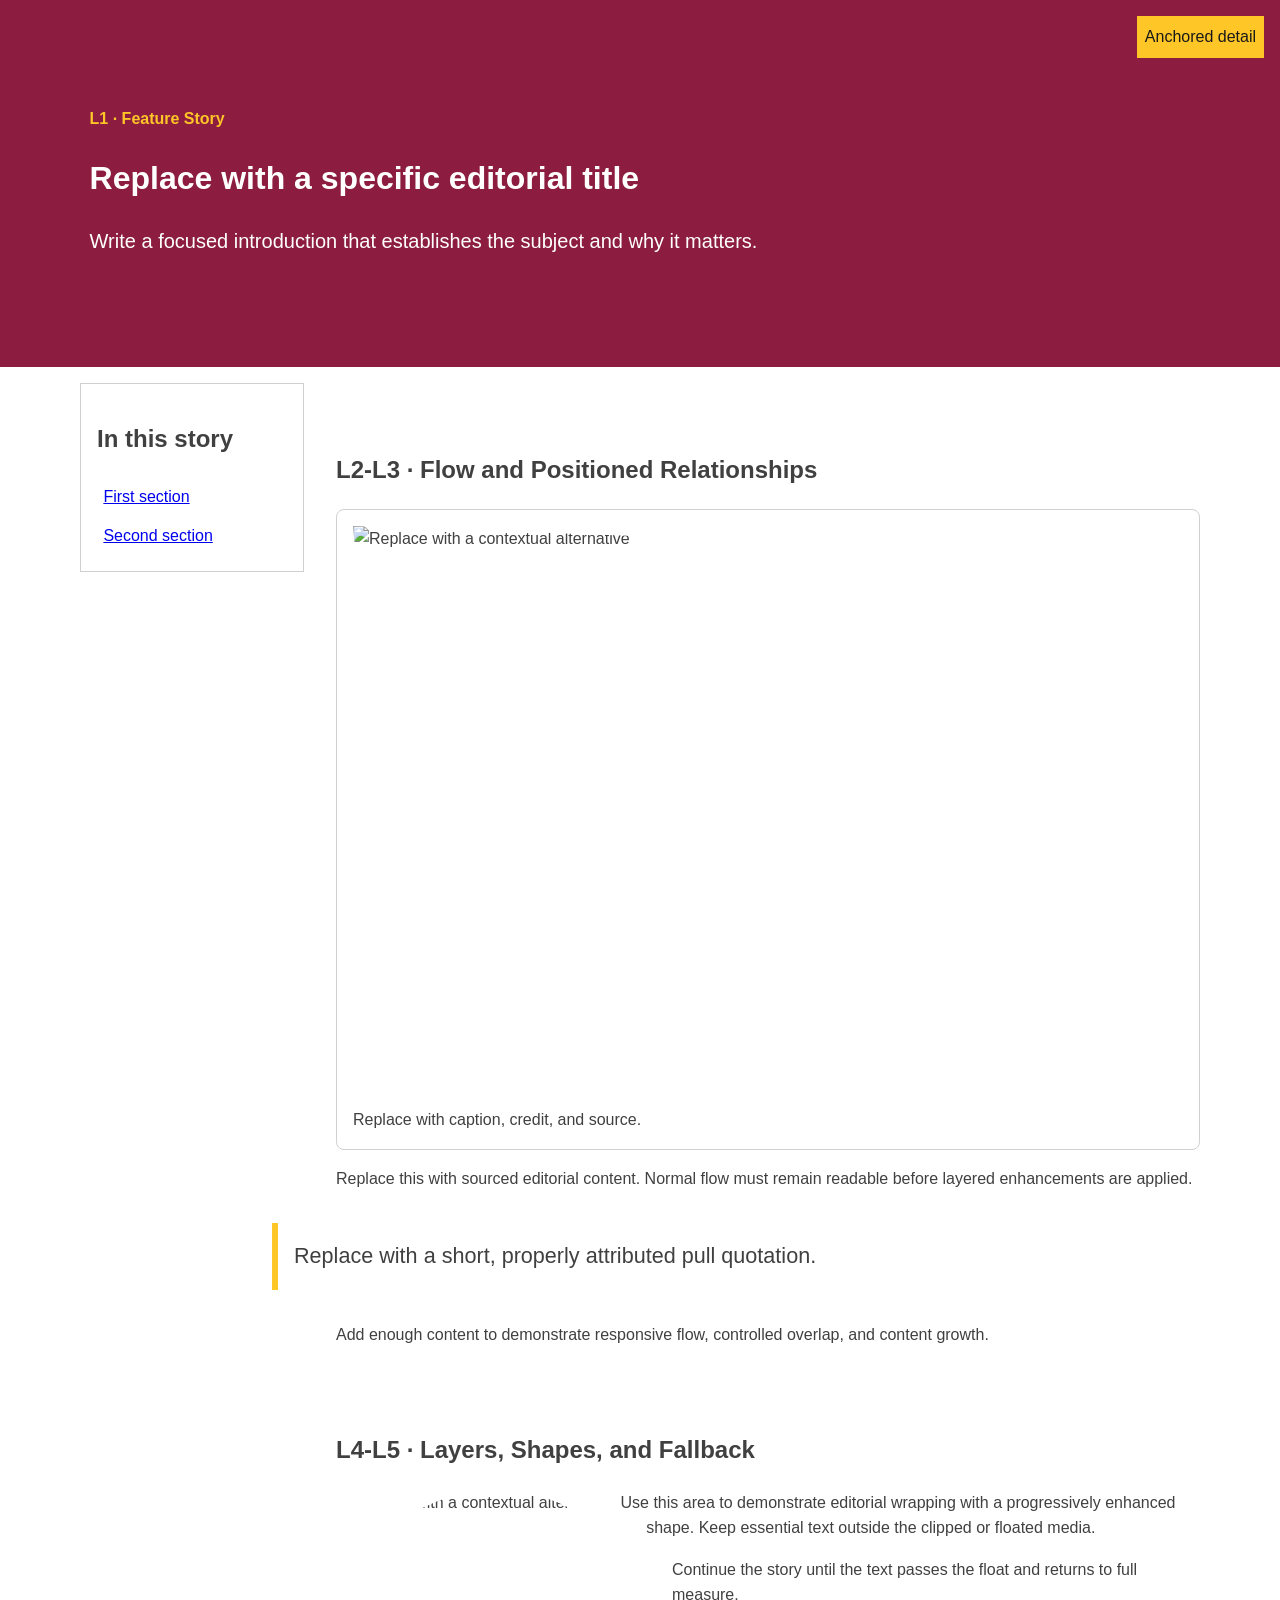
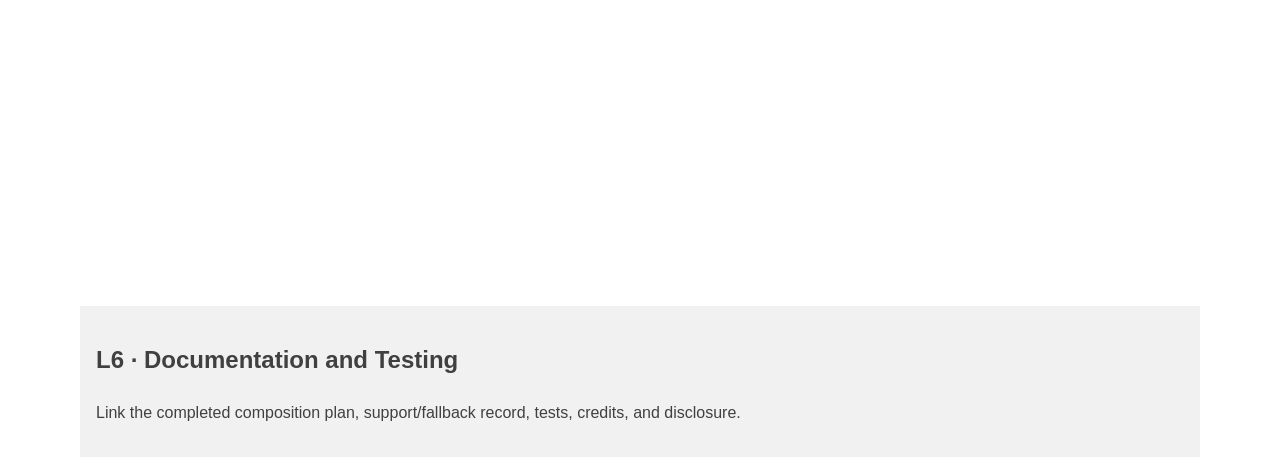
==== index.html @ 149d37aa "Initial commit" ====
<!doctype html>
<html lang="en">
    <head>
        <meta charset="utf-8">
        <meta name="viewport" content="width=device-width,initial-scale=1">
        <title>Layered Feature Story</title>
        <link rel="stylesheet" href="styles.css">
    </head>
    <body>
        <header class="feature-header">
            <p class="eyebrow">L1 · Feature Story</p>
            <h1>Replace with a specific editorial title</h1>
            <p class="lede">Write a focused introduction that establishes the subject and why it matters.</p>
            <span class="issue-badge">Anchored detail</span>
        </header>
        <main>
            <aside class="story-guide">
                <h2>In this story</h2>
                <a href="#section-one">First section</a>
                <a href="#section-two">Second section</a>
            </aside>
            <article>
                <section id="section-one">
                    <h2>L2-L3 · Flow and Positioned Relationships</h2>
                    <figure class="feature-figure">
                        <img src="feature.svg" alt="Replace with a contextual alternative" width="1000" height="700">
                        <figcaption>Replace with caption, credit, and source.</figcaption>
                    </figure>
                    <p>Replace this with sourced editorial content. Normal flow must remain readable before layered enhancements are applied.</p>
                    <blockquote class="pull-quote">Replace with a short, properly attributed pull quotation.</blockquote>
                    <p>Add enough content to demonstrate responsive flow, controlled overlap, and content growth.</p>
                </section>
                <section id="section-two">
                    <h2>L4-L5 · Layers, Shapes, and Fallback</h2>
                    <img class="shape-portrait" src="portrait.svg" alt="Replace with a contextual alternative" width="600" height="600">
                    <p>Use this area to demonstrate editorial wrapping with a progressively enhanced shape. Keep essential text outside the clipped or floated media.</p>
                    <p>Continue the story until the text passes the float and returns to full measure.</p>
                </section>
            </article>
            <section class="documentation">
                <h2>L6 · Documentation and Testing</h2>
                <p>Link the completed composition plan, support/fallback record, tests, credits, and disclosure.</p>
            </section>
        </main>
    </body>
    </html>
---- styles.css ----
:root{
    --color-text:#404040;
    --color-surface:#fff;
    --color-action:#8c1d40;
    --color-accent:#ffc627;
    --color-border:#d0d0d0;
    --color-muted:#5c6670;
    --space-3:1rem;
    --radius:.5rem;
    --measure:68ch;
    --layer-base:0;
    --layer-raised:10;
    --layer-sticky:20;
    --layer-overlay:30;
}
*,*::before,*::after{
    box-sizing:border-box;
}
html{
    scroll-behavior:smooth;
}
body{
    margin:0;
    color:var(--color-text);
    background:var(--color-surface);
    font-family:Arial,sans-serif;
    line-height:1.6;
}
.feature-header{
    position:relative;
    padding:clamp(2rem,7vw,6rem);
    background:var(--color-action);
    color:#fff;
}
.eyebrow{
    color:var(--color-accent);
    font-weight:700;
}
.lede{
    max-width:var(--measure);
    font-size:1.25rem;
}
.issue-badge{
    position:absolute;
    inset-block-start:1rem;
    inset-inline-end:1rem;
    padding:.5rem;
    background:var(--color-accent);
    color:#191919;
}
main{
    display:grid;
    gap:2rem;
    max-width:72rem;
    margin:auto;
    padding:var(--space-3);
}
article{
    min-width:0;
}
article section{
    display:flow-root;
    margin-block:3rem;
    scroll-margin-block-start:6rem;
}
.story-guide{
    align-self:start;
    padding:1rem;
    border:1px solid var(--color-border);
}
.story-guide a{
    display:block;
    padding:.4rem;
}
.feature-figure{
    position:relative;
    margin:0;
    padding:1rem;
    border:1px solid var(--color-border);
    border-radius:var(--radius);
}
img{
    display:block;
    max-width:100%;
    height:auto;
}
.pull-quote{
    margin:2rem 0;
    padding:1rem;
    border-inline-start:.4rem solid var(--color-accent);
    font-size:1.35rem;
}
.shape-portrait{
    width:min(45%,20rem);
    margin:0 1rem 1rem 0;
    border-radius:50%;
}
.documentation{
    grid-column:1/-1;
    padding:1rem;
    background:#f1f1f1;
}
@media (min-width:52rem){
    main{
        grid-template-columns:14rem 1fr;
    }
    .story-guide{
        position:sticky;
        inset-block-start:1rem;
        z-index:var(--layer-sticky);
    }
    .pull-quote{
        position:relative;
        z-index:var(--layer-raised);
        margin-inline-start:-4rem;
        background:var(--color-surface);;
    }
    @supports (shape-outside:circle(50%)){
        .shape-portrait{
            float:inline-start;
            shape-outside:circle(50%);
            shape-margin:1rem;}
        }
    }
    @supports (clip-path:polygon(0 0)){
        .feature-figure img{
            clip-path:polygon(0 0,100% 5%,94% 100%,6% 94%);}
        }
        :focus-visible{
            outline:.2rem solid var(--color-accent);
            outline-offset:.2rem;
        }
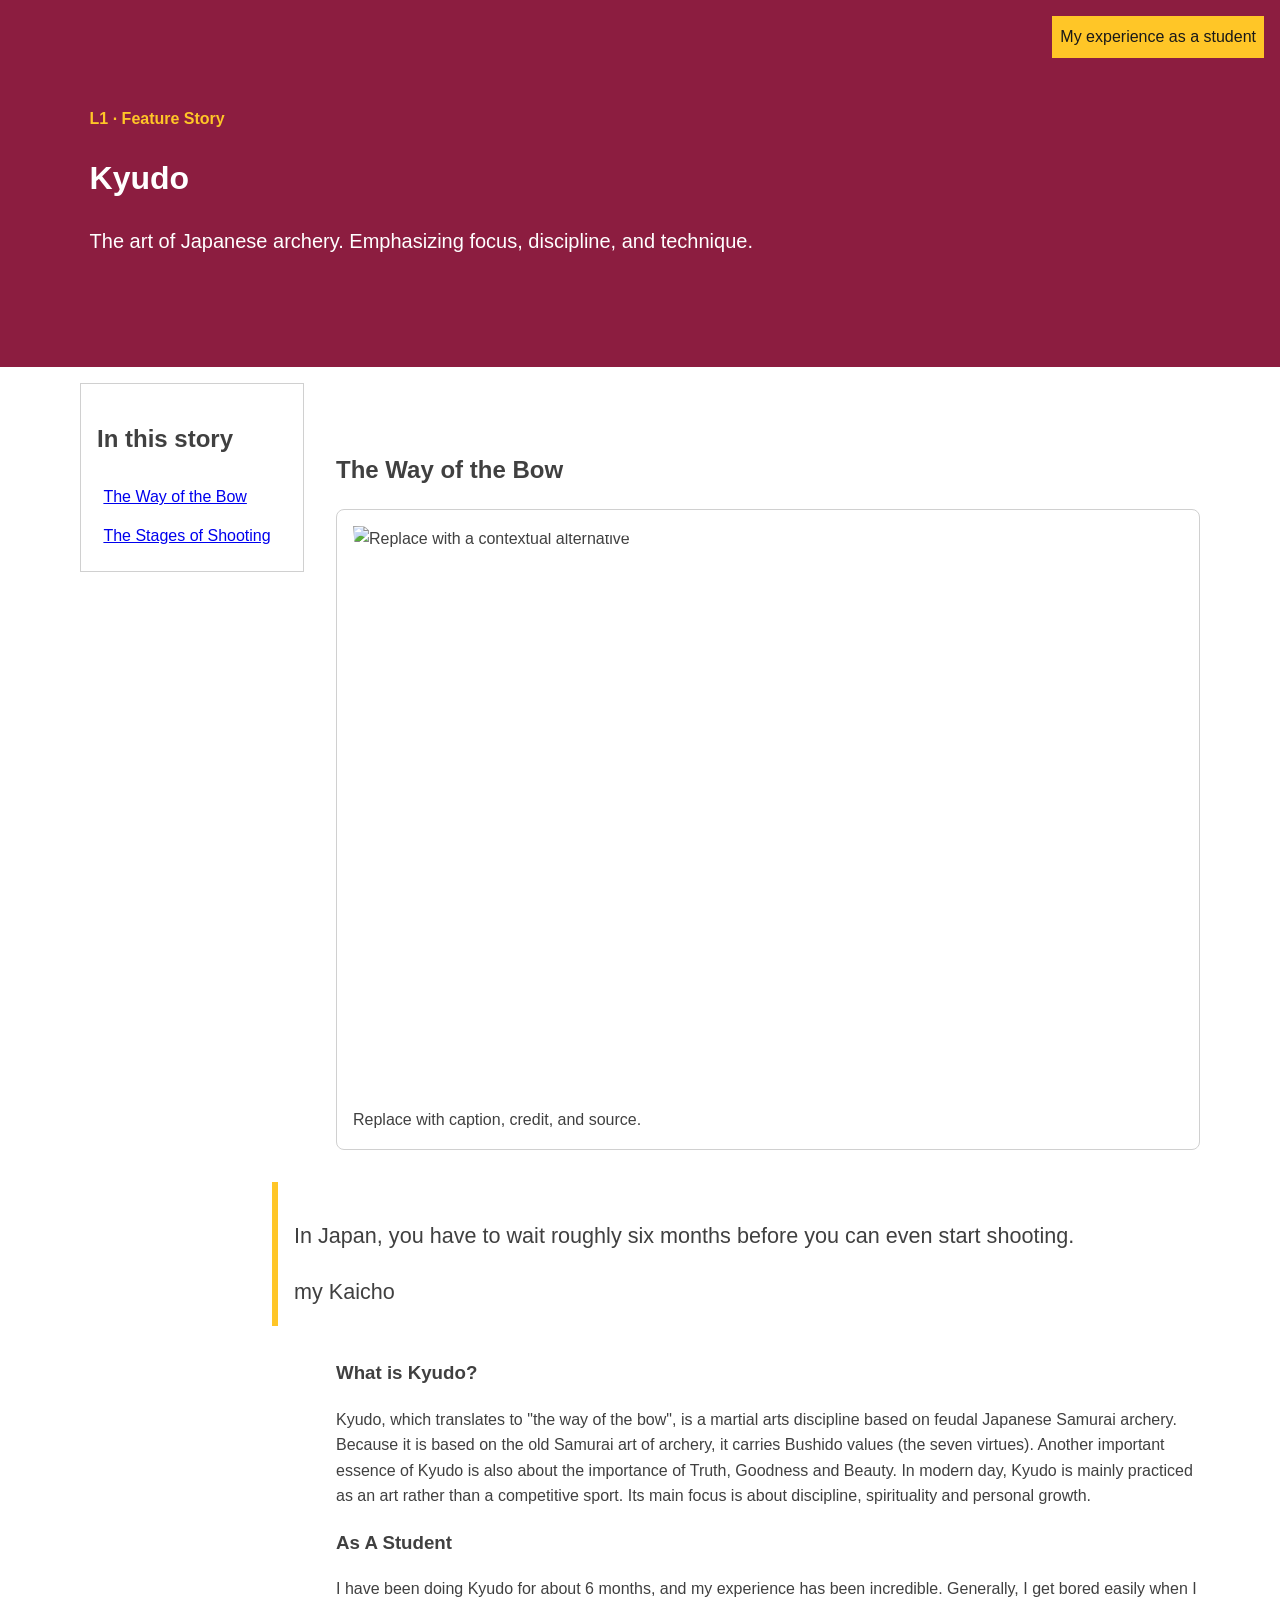
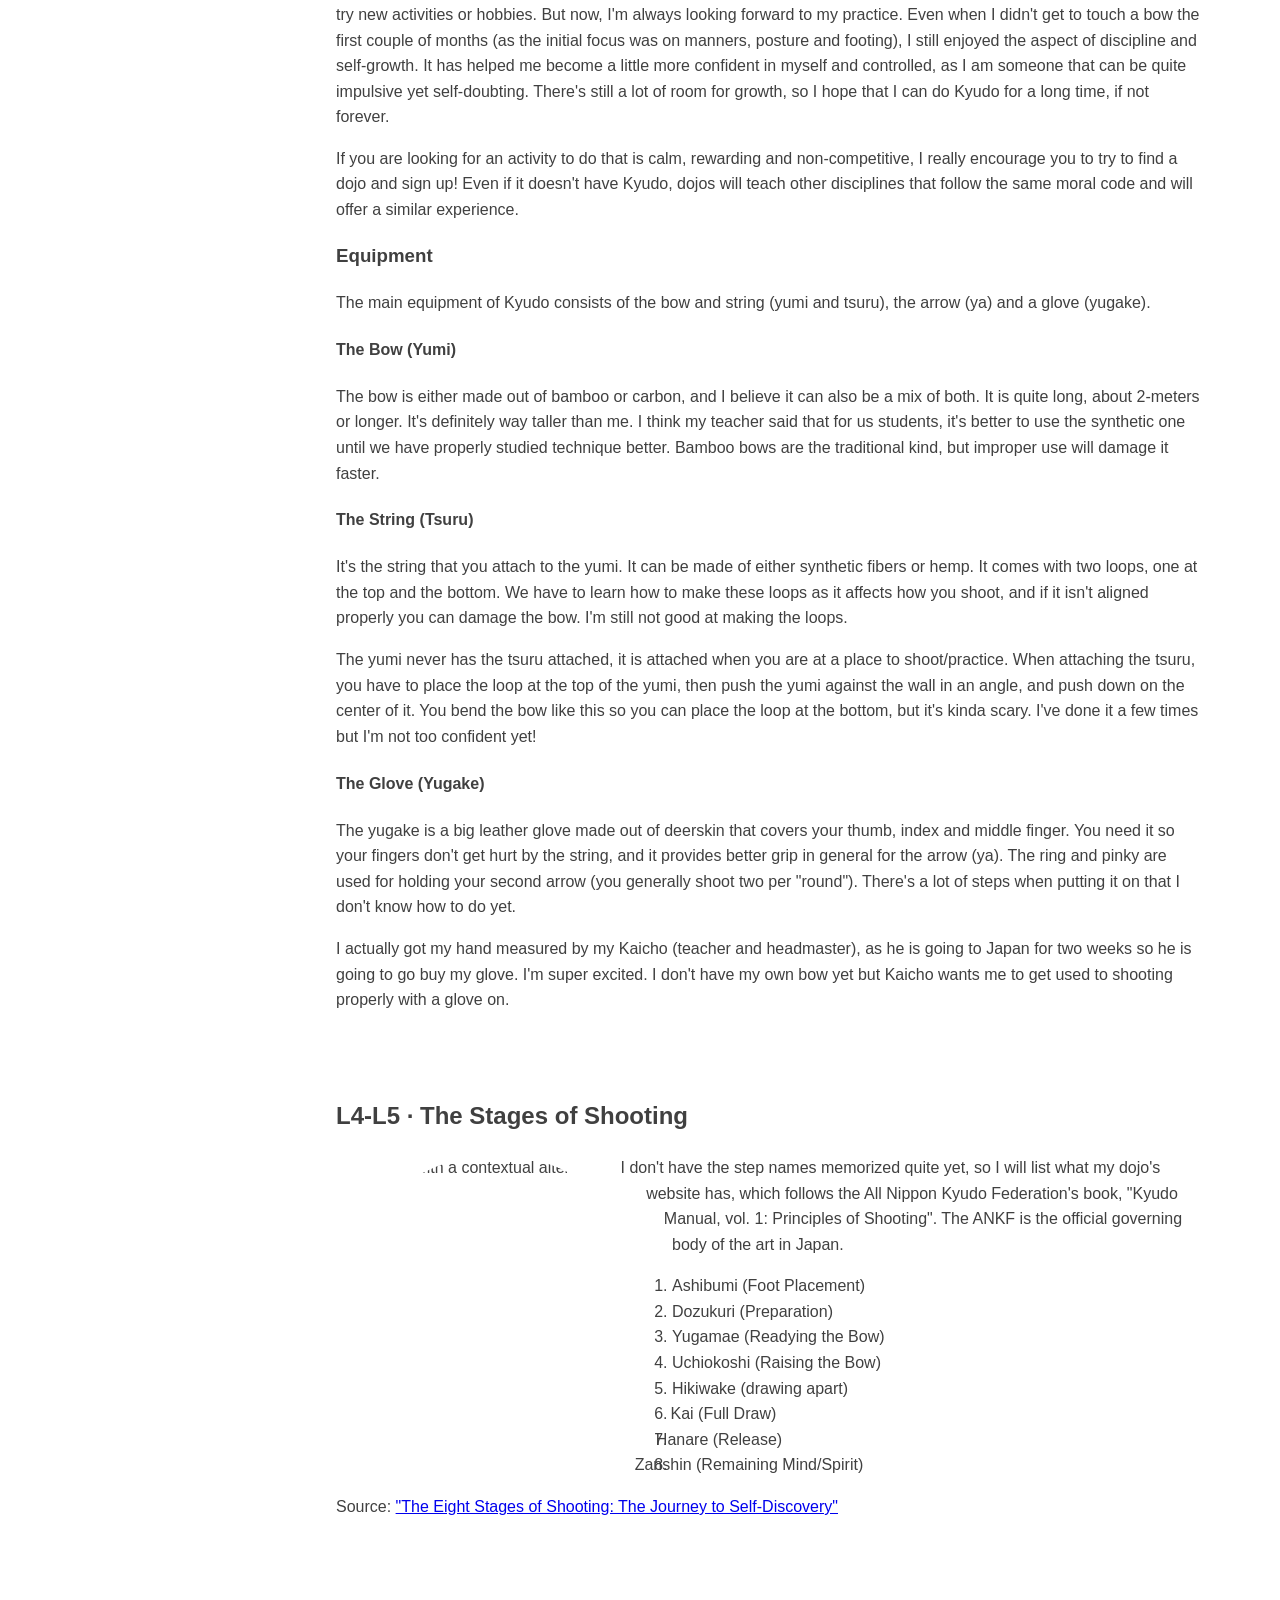
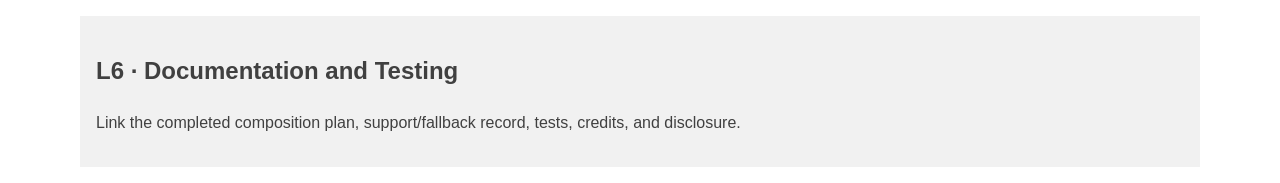
==== commit d042b971: "L1 Story and source order (no images) I will find images for this later" ====
--- a/index.html
+++ b/index.html
@@ -1,46 +1,133 @@
 <!doctype html>
 <html lang="en">
-    <head>
-        <meta charset="utf-8">
-        <meta name="viewport" content="width=device-width,initial-scale=1">
-        <title>Layered Feature Story</title>
-        <link rel="stylesheet" href="styles.css">
-    </head>
-    <body>
-        <header class="feature-header">
-            <p class="eyebrow">L1 · Feature Story</p>
-            <h1>Replace with a specific editorial title</h1>
-            <p class="lede">Write a focused introduction that establishes the subject and why it matters.</p>
-            <span class="issue-badge">Anchored detail</span>
-        </header>
-        <main>
-            <aside class="story-guide">
-                <h2>In this story</h2>
-                <a href="#section-one">First section</a>
-                <a href="#section-two">Second section</a>
-            </aside>
-            <article>
-                <section id="section-one">
-                    <h2>L2-L3 · Flow and Positioned Relationships</h2>
-                    <figure class="feature-figure">
-                        <img src="feature.svg" alt="Replace with a contextual alternative" width="1000" height="700">
-                        <figcaption>Replace with caption, credit, and source.</figcaption>
-                    </figure>
-                    <p>Replace this with sourced editorial content. Normal flow must remain readable before layered enhancements are applied.</p>
-                    <blockquote class="pull-quote">Replace with a short, properly attributed pull quotation.</blockquote>
-                    <p>Add enough content to demonstrate responsive flow, controlled overlap, and content growth.</p>
-                </section>
-                <section id="section-two">
-                    <h2>L4-L5 · Layers, Shapes, and Fallback</h2>
-                    <img class="shape-portrait" src="portrait.svg" alt="Replace with a contextual alternative" width="600" height="600">
-                    <p>Use this area to demonstrate editorial wrapping with a progressively enhanced shape. Keep essential text outside the clipped or floated media.</p>
-                    <p>Continue the story until the text passes the float and returns to full measure.</p>
-                </section>
-            </article>
-            <section class="documentation">
-                <h2>L6 · Documentation and Testing</h2>
-                <p>Link the completed composition plan, support/fallback record, tests, credits, and disclosure.</p>
+
+<head>
+    <meta charset="utf-8">
+    <meta name="viewport" content="width=device-width,initial-scale=1">
+    <title>Layered Feature Story</title>
+    <link rel="stylesheet" href="styles.css">
+</head>
+
+<body>
+    <header class="feature-header">
+        <p class="eyebrow">L1 · Feature Story</p>
+        <h1>Kyudo</h1>
+        <p class="lede">The art of Japanese archery. Emphasizing focus, discipline, and technique.</p>
+        <span class="issue-badge">My experience as a student</span>
+    </header>
+    <main>
+        <aside class="story-guide">
+            <h2>In this story</h2>
+            <a href="#section-one">The Way of the Bow</a>
+            <a href="#section-two">The Stages of Shooting</a>
+        </aside>
+        <article>
+            <section id="section-one">
+                <h2>The Way of the Bow</h2>
+                <figure class="feature-figure">
+                    <img src="feature.svg" alt="Replace with a contextual alternative" width="1000" height="700">
+                    <figcaption>Replace with caption, credit, and source.</figcaption>
+                </figure>
+                <blockquote class="pull-quote">
+                    <p>
+                        In Japan, you have to wait roughly six months before you can even start shooting.
+                    </p>
+                    <footer>my Kaicho</footer>
+                </blockquote>
+                <h3>What is Kyudo?</h3>
+                <p>
+                    Kyudo, which translates to "the way of the bow", is a martial arts discipline based on feudal
+                    Japanese Samurai archery. Because it is based on the old Samurai art of archery, it carries Bushido
+                    values (the seven virtues). Another important essence of Kyudo is also about the importance of
+                    Truth, Goodness and Beauty. In modern day, Kyudo is mainly practiced as an art rather than a
+                    competitive sport. Its main focus is about discipline, spirituality and personal growth.
+                </p>
+                <h3>As A Student</h3>
+                <p>
+                    I have been doing Kyudo for about 6 months, and my experience has been incredible. Generally, I get
+                    bored easily when I try new activities or hobbies. But now, I'm always looking forward to my
+                    practice. Even when I didn't get to touch a bow the first couple of months (as the initial focus was
+                    on manners, posture and footing), I still enjoyed the aspect of discipline and self-growth. It has
+                    helped me become a little more confident in myself and controlled, as I am someone that can be quite
+                    impulsive yet self-doubting. There's still a lot of room for growth, so I hope that I can do Kyudo
+                    for a long time, if not forever.
+                </p>
+                <p>
+                    If you are looking for an activity to do that is calm, rewarding and
+                    non-competitive, I really encourage you to try to find a dojo and sign up! Even if it doesn't have
+                    Kyudo, dojos will teach other disciplines that follow the same moral code and will offer a similar
+                    experience.
+                </p>
+
+                <h3>Equipment</h3>
+                <p>
+                    The main equipment of Kyudo consists of the bow and string (yumi and tsuru), the arrow (ya) and a
+                    glove (yugake).
+                </p>
+
+                <h4>The Bow (Yumi)</h4>
+                <p>
+                    The bow is either made out of bamboo or carbon, and I believe it can also be a mix of both. It is
+                    quite long, about 2-meters or longer. It's definitely way taller than me. I think my teacher said
+                    that for us students, it's better to use the synthetic one until we have properly studied technique
+                    better. Bamboo bows are the traditional kind, but improper use will damage it faster.
+                </p>
+
+                <h4>The String (Tsuru)</h4>
+                <p>
+                    It's the string that you attach to the yumi. It can be made of either synthetic fibers or hemp. It
+                    comes with two loops, one at the top and the bottom. We have to learn how to make these loops as it
+                    affects how you shoot, and if it isn't aligned properly you can damage the bow. I'm still not good
+                    at making the loops.
+                </p>
+                <p>
+                    The yumi never has the tsuru attached, it is attached when you are at a place to shoot/practice.
+                    When attaching the tsuru, you have to place the loop at the top of the yumi, then push the yumi
+                    against the wall in an angle, and push down on the center of it. You bend the bow like this so you
+                    can place the loop at the bottom, but it's kinda scary. I've done it a few times but I'm not too
+                    confident yet!
+                </p>
+
+                <h4>The Glove (Yugake)</h4>
+                <p>
+                    The yugake is a big leather glove made out of deerskin that covers your thumb, index and middle
+                    finger. You need it so your fingers don't get hurt by the string, and it provides better grip in
+                    general for the arrow (ya). The ring and pinky are used for holding your second arrow (you generally
+                    shoot two per "round"). There's a lot of steps when putting it on that I don't know how to do yet.
+                </p>
+                <p>
+                    I actually got my hand measured by my Kaicho (teacher and headmaster), as he is going to Japan for
+                    two weeks so he is going to go buy my glove. I'm super excited. I don't have my own bow yet but
+                    Kaicho wants me to get used to shooting properly with a glove on.
+                </p>
             </section>
-        </main>
-    </body>
-    </html>+            <section id="section-two">
+                <h2>L4-L5 · The Stages of Shooting</h2>
+                <img class="shape-portrait" src="portrait.svg" alt="Replace with a contextual alternative" width="600"
+                    height="600">
+                <p>I don't have the step names memorized quite yet, so I will list what my dojo's website has, which
+                    follows the All Nippon Kyudo Federation's book, "Kyudo Manual, vol. 1: Principles of Shooting". The
+                    ANKF is the official governing body of the art in Japan.
+                </p>
+                <ol>
+                    <li>Ashibumi (Foot Placement) </li>
+                    <li>Dozukuri (Preparation) </li>
+                    <li>Yugamae (Readying the Bow)</li>
+                    <li>Uchiokoshi (Raising the Bow)</li>
+                    <li>Hikiwake (drawing apart)</li>
+                    <li>Kai (Full Draw)</li>
+                    <li>Hanare (Release)</li>
+                    <li>Zanshin (Remaining Mind/Spirit)</li>
+                </ol>
+                <p>Source: <a href="https://www.bushidokyokai.com/post/kyudo-japanese-archery">"The Eight Stages of
+                        Shooting: The Journey to Self-Discovery"</a></p>
+            </section>
+        </article>
+        <section class="documentation">
+            <h2>L6 · Documentation and Testing</h2>
+            <p>Link the completed composition plan, support/fallback record, tests, credits, and disclosure.</p>
+        </section>
+    </main>
+</body>
+
+</html>
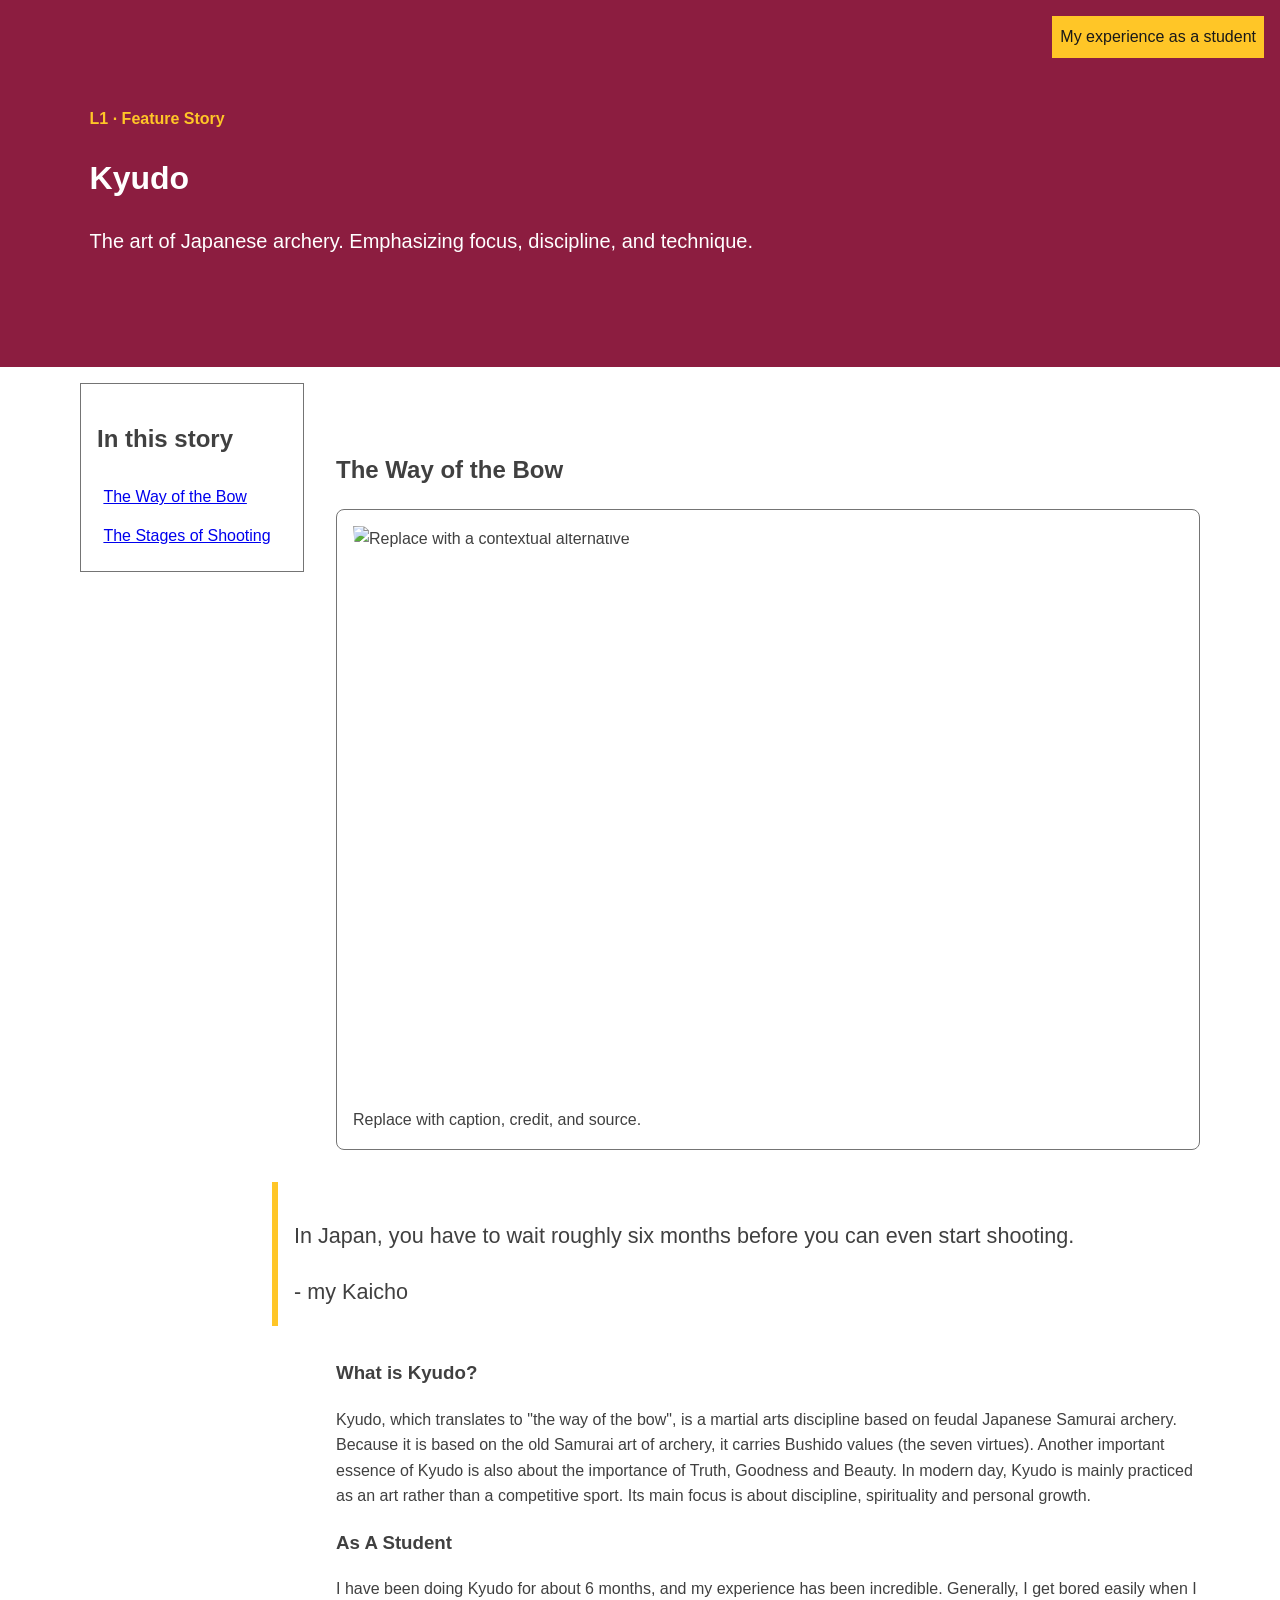
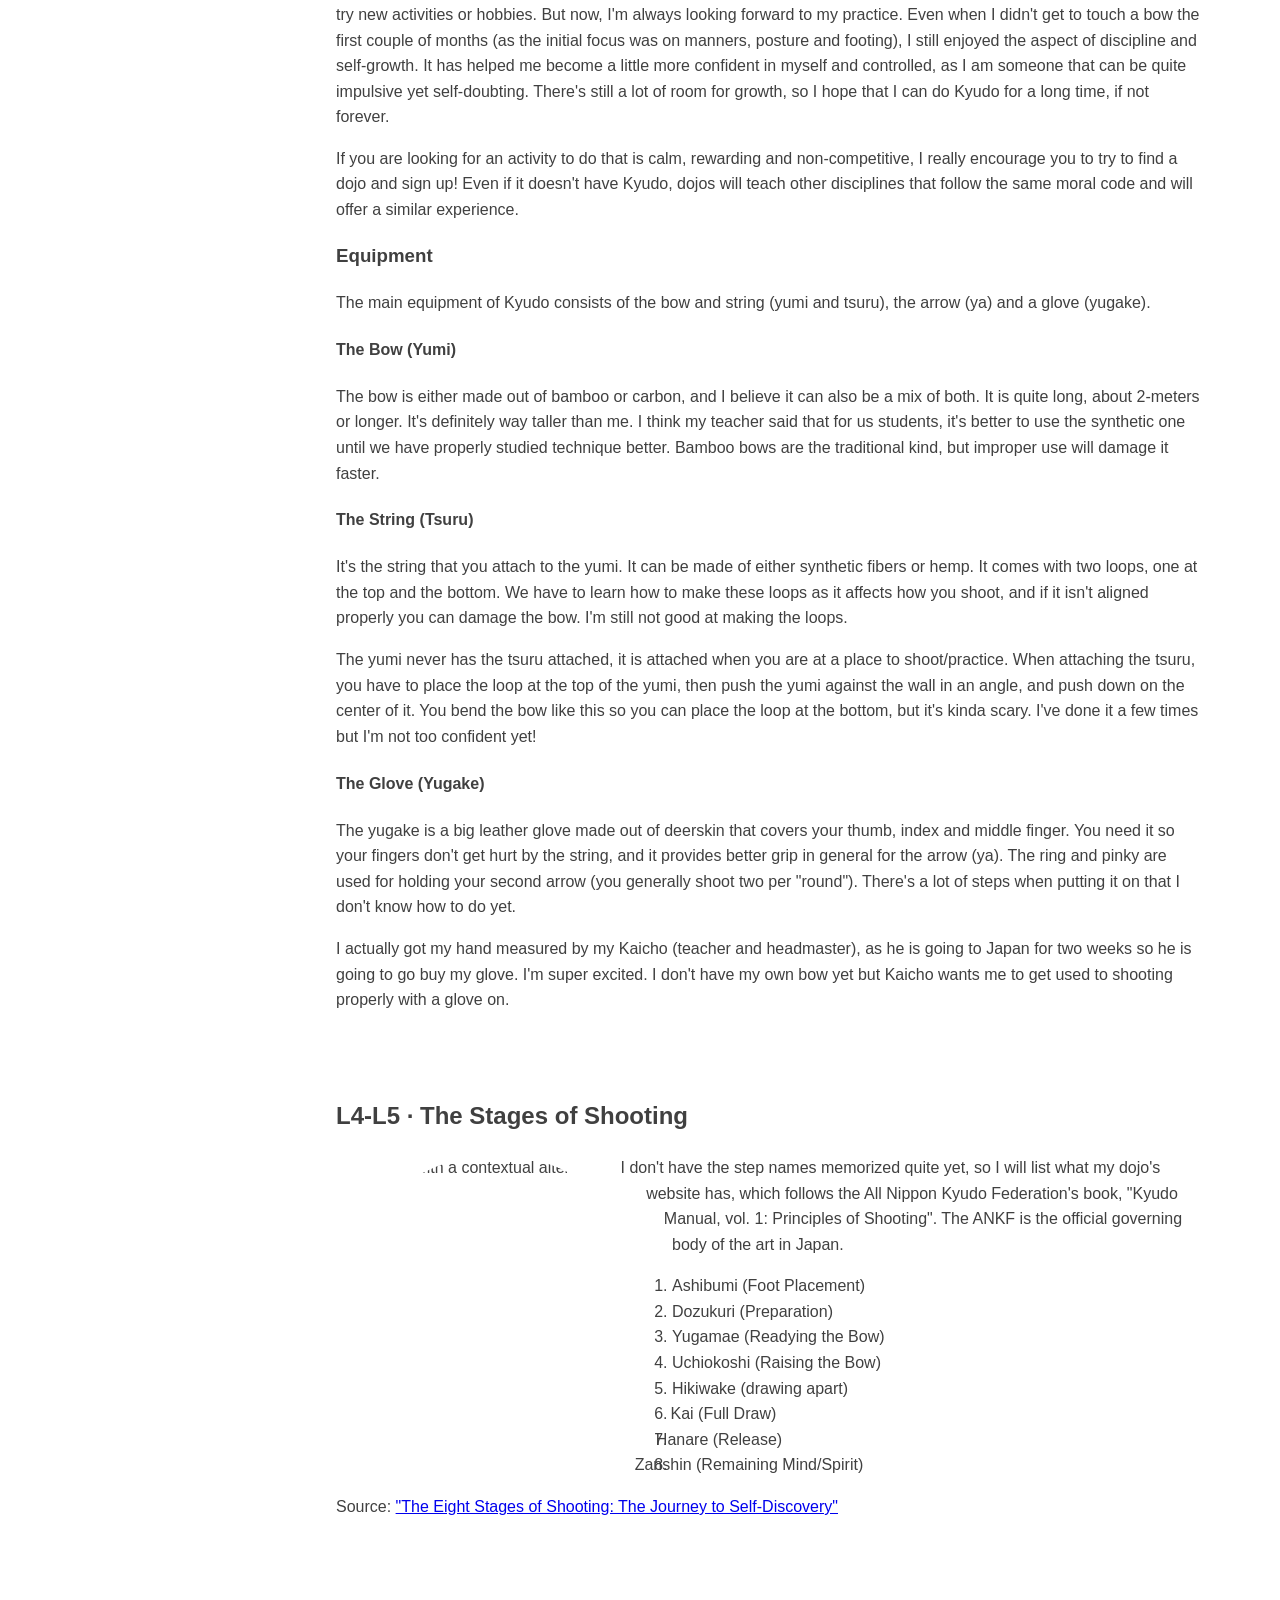
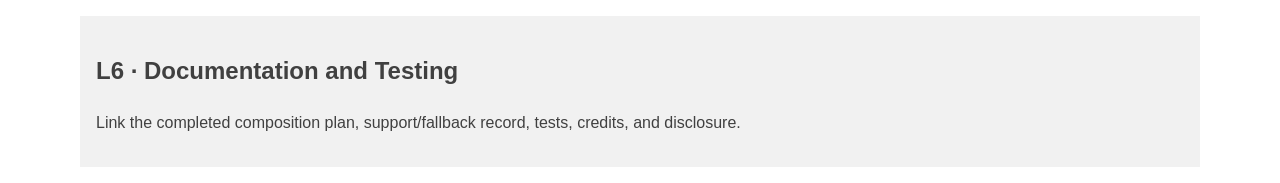
==== commit 9bae6567: "Edited CSS tokens Edited and merged my tokens. There's some overlap with the navigation menu on top " ====
--- a/index.html
+++ b/index.html
@@ -32,7 +32,7 @@
                     <p>
                         In Japan, you have to wait roughly six months before you can even start shooting.
                     </p>
-                    <footer>my Kaicho</footer>
+                    <footer>- my Kaicho</footer>
                 </blockquote>
                 <h3>What is Kyudo?</h3>
                 <p>
--- a/styles.css
+++ b/styles.css
@@ -1,132 +1,191 @@
-:root{
-    --color-text:#404040;
-    --color-surface:#fff;
-    --color-action:#8c1d40;
-    --color-accent:#ffc627;
-    --color-border:#d0d0d0;
-    --color-muted:#5c6670;
-    --space-3:1rem;
-    --radius:.5rem;
-    --measure:68ch;
-    --layer-base:0;
-    --layer-raised:10;
-    --layer-sticky:20;
-    --layer-overlay:30;
+/*
+
+FIX MENU AND QUOTE OVERLAP!!!!!!
+
+*/
+
+:root {
+    /*Color*/
+    --maroon-700: #8c1d40;
+    --gold-500: #ffc627;
+    --blue-500: #0000EE;
+    --gray-900: #191919;
+    --gray-700: #404040;
+    --gray-400: #747474;
+    --gray-200: #d0d0d0;
+    --gray-50: #f1f1f1;
+    --pure-white: #ffffff;
+
+    /* Spacing */
+    --space-sml: 0.5rem;
+    --space-med: 1rem;
+    --measure: 68ch;
+
+    /* Radius */
+    --radius-med: 0.5rem;
+
+    /* Layers */
+    --layer-base: 0;
+    --layer-raised: 10;
+    --layer-sticky: 20;
+    --layer-overlay: 30;
+
+    /* Type */
+    --font-family-default: Arial, sans-serif;
+
+    /* Semantic tokens */
+    --color-background: var(--gray-50);
+    --color-surface: var(--pure-white);
+    --color-text: var(--gray-700);
+    --color-badge-text: var(--gray-900);
+    --color-action: var(--maroon-700);
+    --color-accent: var(--gold-500);
+    --color-text-on-dark: var(--pure-white);
+    --color-border: var(--gray-400);
+    --color-border-subtle: var(--gray-200);
+    --color-focus: var(--blue-500);
 }
-*,*::before,*::after{
-    box-sizing:border-box;
+
+*,
+*::before,
+*::after {
+    box-sizing: border-box;
 }
-html{
-    scroll-behavior:smooth;
+
+html {
+    scroll-behavior: smooth;
 }
-body{
-    margin:0;
-    color:var(--color-text);
-    background:var(--color-surface);
-    font-family:Arial,sans-serif;
-    line-height:1.6;
+
+body {
+    margin: 0;
+    color: var(--color-text);
+    background: var(--color-surface);
+    font-family: var(--font-family-default);
+    line-height: 1.6;
 }
-.feature-header{
-    position:relative;
-    padding:clamp(2rem,7vw,6rem);
-    background:var(--color-action);
-    color:#fff;
+
+.feature-header {
+    position: relative;
+    padding: clamp(2rem, 7vw, 6rem);
+    background: var(--color-action);
+    color: var(--color-text-on-dark);
 }
-.eyebrow{
-    color:var(--color-accent);
-    font-weight:700;
+
+.eyebrow {
+    color: var(--color-accent);
+    font-weight: 700;
 }
-.lede{
-    max-width:var(--measure);
-    font-size:1.25rem;
+
+.lede {
+    max-width: var(--measure);
+    font-size: 1.25rem;
 }
-.issue-badge{
-    position:absolute;
-    inset-block-start:1rem;
-    inset-inline-end:1rem;
-    padding:.5rem;
-    background:var(--color-accent);
-    color:#191919;
+
+.issue-badge {
+    position: absolute;
+    inset-block-start: 1rem;
+    inset-inline-end: 1rem;
+    padding: .5rem;
+    background: var(--color-accent);
+    color: var(--color-badge-text);
 }
-main{
-    display:grid;
-    gap:2rem;
-    max-width:72rem;
-    margin:auto;
-    padding:var(--space-3);
+
+main {
+    display: grid;
+    gap: 2rem;
+    max-width: 72rem;
+    margin: auto;
+    padding: var(--space-med);
 }
-article{
-    min-width:0;
+
+article {
+    min-width: 0;
 }
-article section{
-    display:flow-root;
-    margin-block:3rem;
-    scroll-margin-block-start:6rem;
+
+article section {
+    display: flow-root;
+    margin-block: 3rem;
+    scroll-margin-block-start: 6rem;
 }
-.story-guide{
-    align-self:start;
-    padding:1rem;
-    border:1px solid var(--color-border);
+
+.story-guide {
+    align-self: start;
+    padding: 1rem;
+    border: 1px solid var(--color-border);
 }
-.story-guide a{
-    display:block;
-    padding:.4rem;
+
+.story-guide a {
+    display: block;
+    padding: .4rem;
 }
-.feature-figure{
-    position:relative;
-    margin:0;
-    padding:1rem;
-    border:1px solid var(--color-border);
-    border-radius:var(--radius);
+
+.feature-figure {
+    position: relative;
+    margin: 0;
+    padding: 1rem;
+    border: 1px solid var(--color-border);
+    border-radius: var(--radius-med);
 }
-img{
-    display:block;
-    max-width:100%;
-    height:auto;
+
+img {
+    display: block;
+    max-width: 100%;
+    height: auto;
 }
-.pull-quote{
-    margin:2rem 0;
-    padding:1rem;
-    border-inline-start:.4rem solid var(--color-accent);
-    font-size:1.35rem;
+
+.pull-quote {
+    margin: 2rem 0;
+    padding: 1rem;
+    border-inline-start: .4rem solid var(--color-accent);
+    font-size: 1.35rem;
 }
-.shape-portrait{
-    width:min(45%,20rem);
-    margin:0 1rem 1rem 0;
-    border-radius:50%;
+
+.shape-portrait {
+    width: min(45%, 20rem);
+    margin: 0 1rem 1rem 0;
+    border-radius: 50%;
 }
-.documentation{
-    grid-column:1/-1;
-    padding:1rem;
-    background:#f1f1f1;
+
+.documentation {
+    grid-column: 1/-1;
+    padding: 1rem;
+    background: var(--color-background);
 }
-@media (min-width:52rem){
-    main{
-        grid-template-columns:14rem 1fr;
+
+@media (min-width:52rem) {
+    main {
+        grid-template-columns: 14rem 1fr;
     }
-    .story-guide{
-        position:sticky;
-        inset-block-start:1rem;
-        z-index:var(--layer-sticky);
+
+    .story-guide {
+        position: sticky;
+        inset-block-start: 1rem;
+        z-index: var(--layer-sticky);
     }
-    .pull-quote{
-        position:relative;
-        z-index:var(--layer-raised);
-        margin-inline-start:-4rem;
-        background:var(--color-surface);;
+
+    .pull-quote {
+        position: relative;
+        z-index: var(--layer-raised);
+        margin-inline-start: -4rem;
+        background: var(--color-surface);
     }
-    @supports (shape-outside:circle(50%)){
-        .shape-portrait{
-            float:inline-start;
-            shape-outside:circle(50%);
-            shape-margin:1rem;}
+
+    @supports (shape-outside:circle(50%)) {
+        .shape-portrait {
+            float: inline-start;
+            shape-outside: circle(50%);
+            shape-margin: 1rem;
         }
     }
-    @supports (clip-path:polygon(0 0)){
-        .feature-figure img{
-            clip-path:polygon(0 0,100% 5%,94% 100%,6% 94%);}
-        }
-        :focus-visible{
-            outline:.2rem solid var(--color-accent);
-            outline-offset:.2rem;
-        }
+}
+
+@supports (clip-path:polygon(0 0)) {
+    .feature-figure img {
+        clip-path: polygon(0 0, 100% 5%, 94% 100%, 6% 94%);
+    }
+}
+
+:focus-visible {
+    outline: .2rem solid var(--color-focus);
+    outline-offset: .2rem;
+}
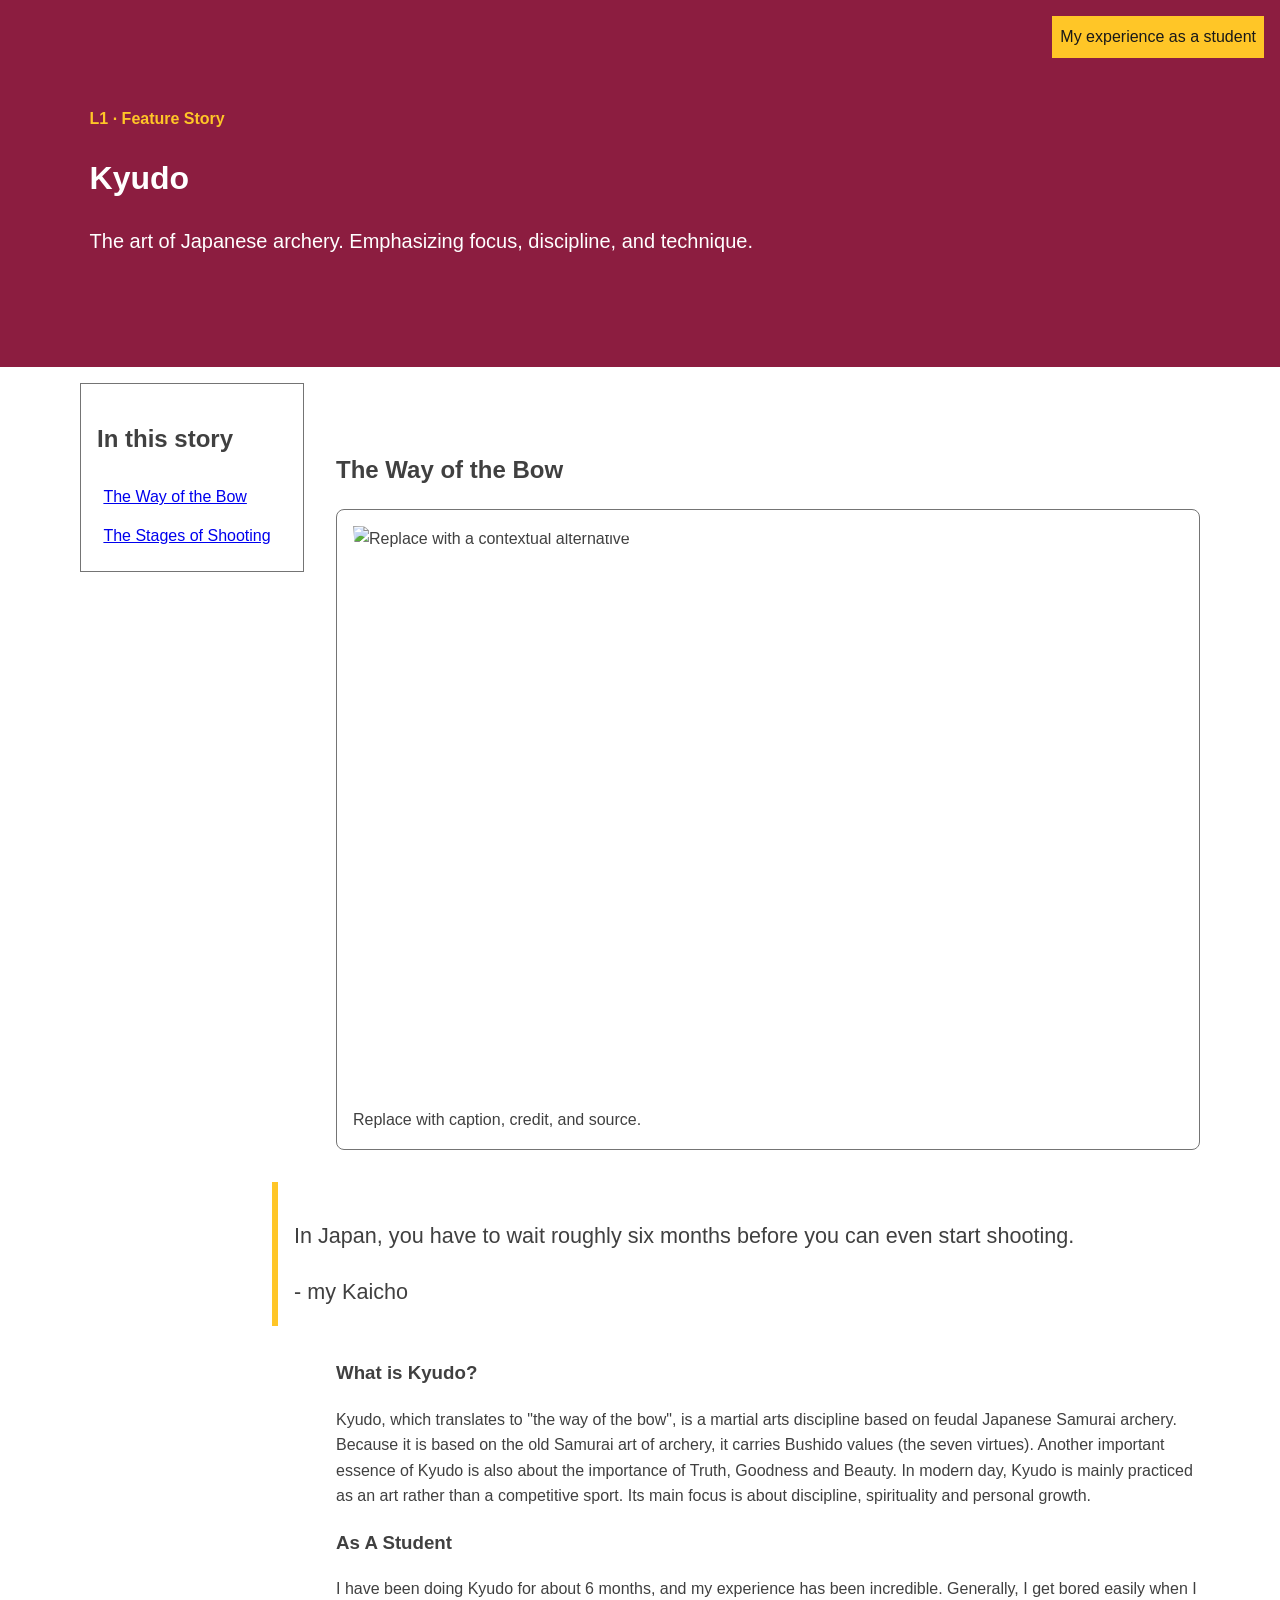
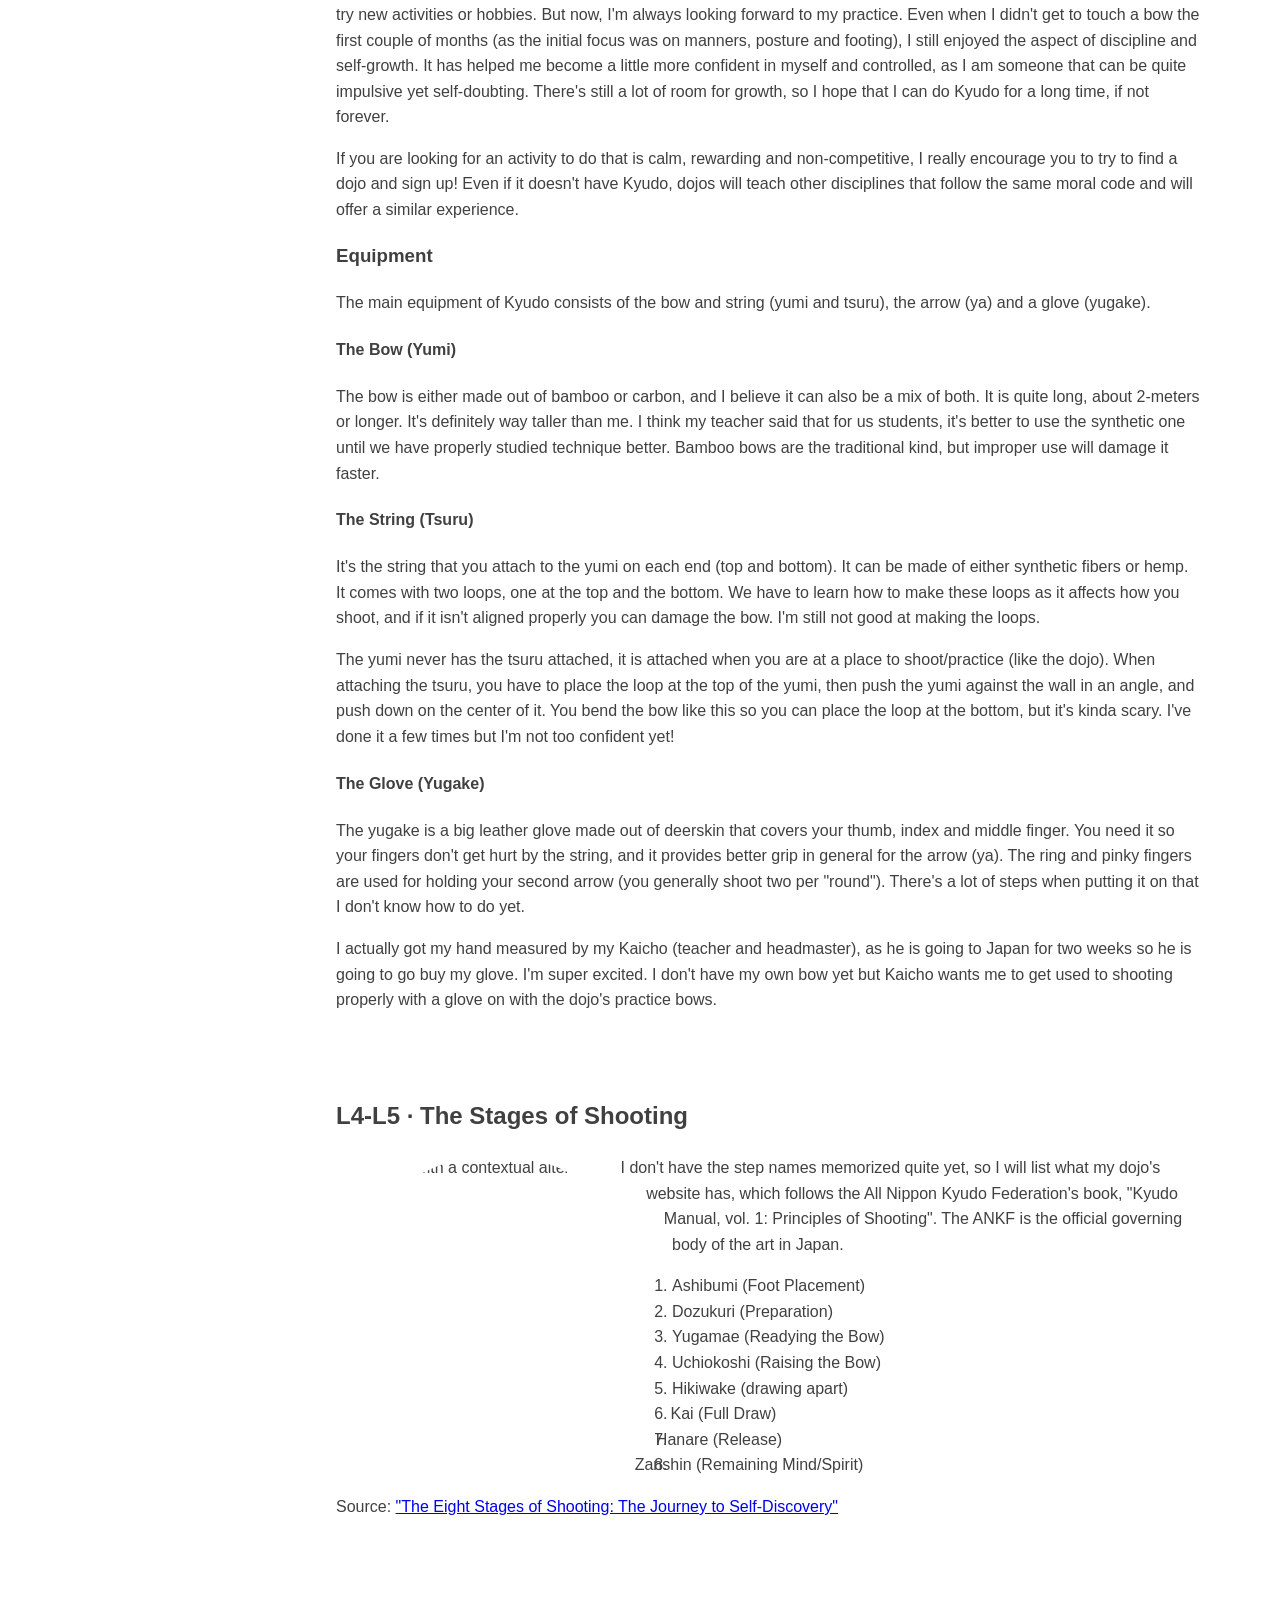
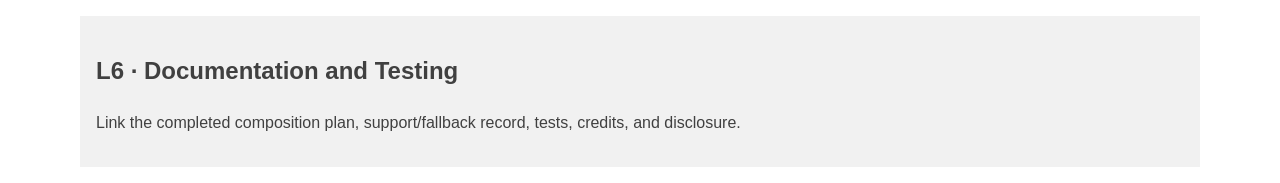
==== commit ef8e329c: "Completed composition plan table" ====
--- a/index.html
+++ b/index.html
@@ -75,30 +75,31 @@
 
                 <h4>The String (Tsuru)</h4>
                 <p>
-                    It's the string that you attach to the yumi. It can be made of either synthetic fibers or hemp. It
-                    comes with two loops, one at the top and the bottom. We have to learn how to make these loops as it
-                    affects how you shoot, and if it isn't aligned properly you can damage the bow. I'm still not good
-                    at making the loops.
+                    It's the string that you attach to the yumi on each end (top and bottom). It can be made of either
+                    synthetic fibers or hemp. It comes with two loops, one at the top and the bottom. We have to learn
+                    how to make these loops as it affects how you shoot, and if it isn't aligned properly you can damage
+                    the bow. I'm still not good at making the loops.
                 </p>
                 <p>
-                    The yumi never has the tsuru attached, it is attached when you are at a place to shoot/practice.
-                    When attaching the tsuru, you have to place the loop at the top of the yumi, then push the yumi
-                    against the wall in an angle, and push down on the center of it. You bend the bow like this so you
-                    can place the loop at the bottom, but it's kinda scary. I've done it a few times but I'm not too
-                    confident yet!
+                    The yumi never has the tsuru attached, it is attached when you are at a place to shoot/practice
+                    (like the dojo). When attaching the tsuru, you have to place the loop at the top of the yumi, then
+                    push the yumi against the wall in an angle, and push down on the center of it. You bend the bow like
+                    this so you can place the loop at the bottom, but it's kinda scary. I've done it a few times but I'm
+                    not too confident yet!
                 </p>
 
                 <h4>The Glove (Yugake)</h4>
                 <p>
                     The yugake is a big leather glove made out of deerskin that covers your thumb, index and middle
                     finger. You need it so your fingers don't get hurt by the string, and it provides better grip in
-                    general for the arrow (ya). The ring and pinky are used for holding your second arrow (you generally
-                    shoot two per "round"). There's a lot of steps when putting it on that I don't know how to do yet.
+                    general for the arrow (ya). The ring and pinky fingers are used for holding your second arrow (you
+                    generally shoot two per "round"). There's a lot of steps when putting it on that I don't know how to
+                    do yet.
                 </p>
                 <p>
                     I actually got my hand measured by my Kaicho (teacher and headmaster), as he is going to Japan for
                     two weeks so he is going to go buy my glove. I'm super excited. I don't have my own bow yet but
-                    Kaicho wants me to get used to shooting properly with a glove on.
+                    Kaicho wants me to get used to shooting properly with a glove on with the dojo's practice bows.
                 </p>
             </section>
             <section id="section-two">
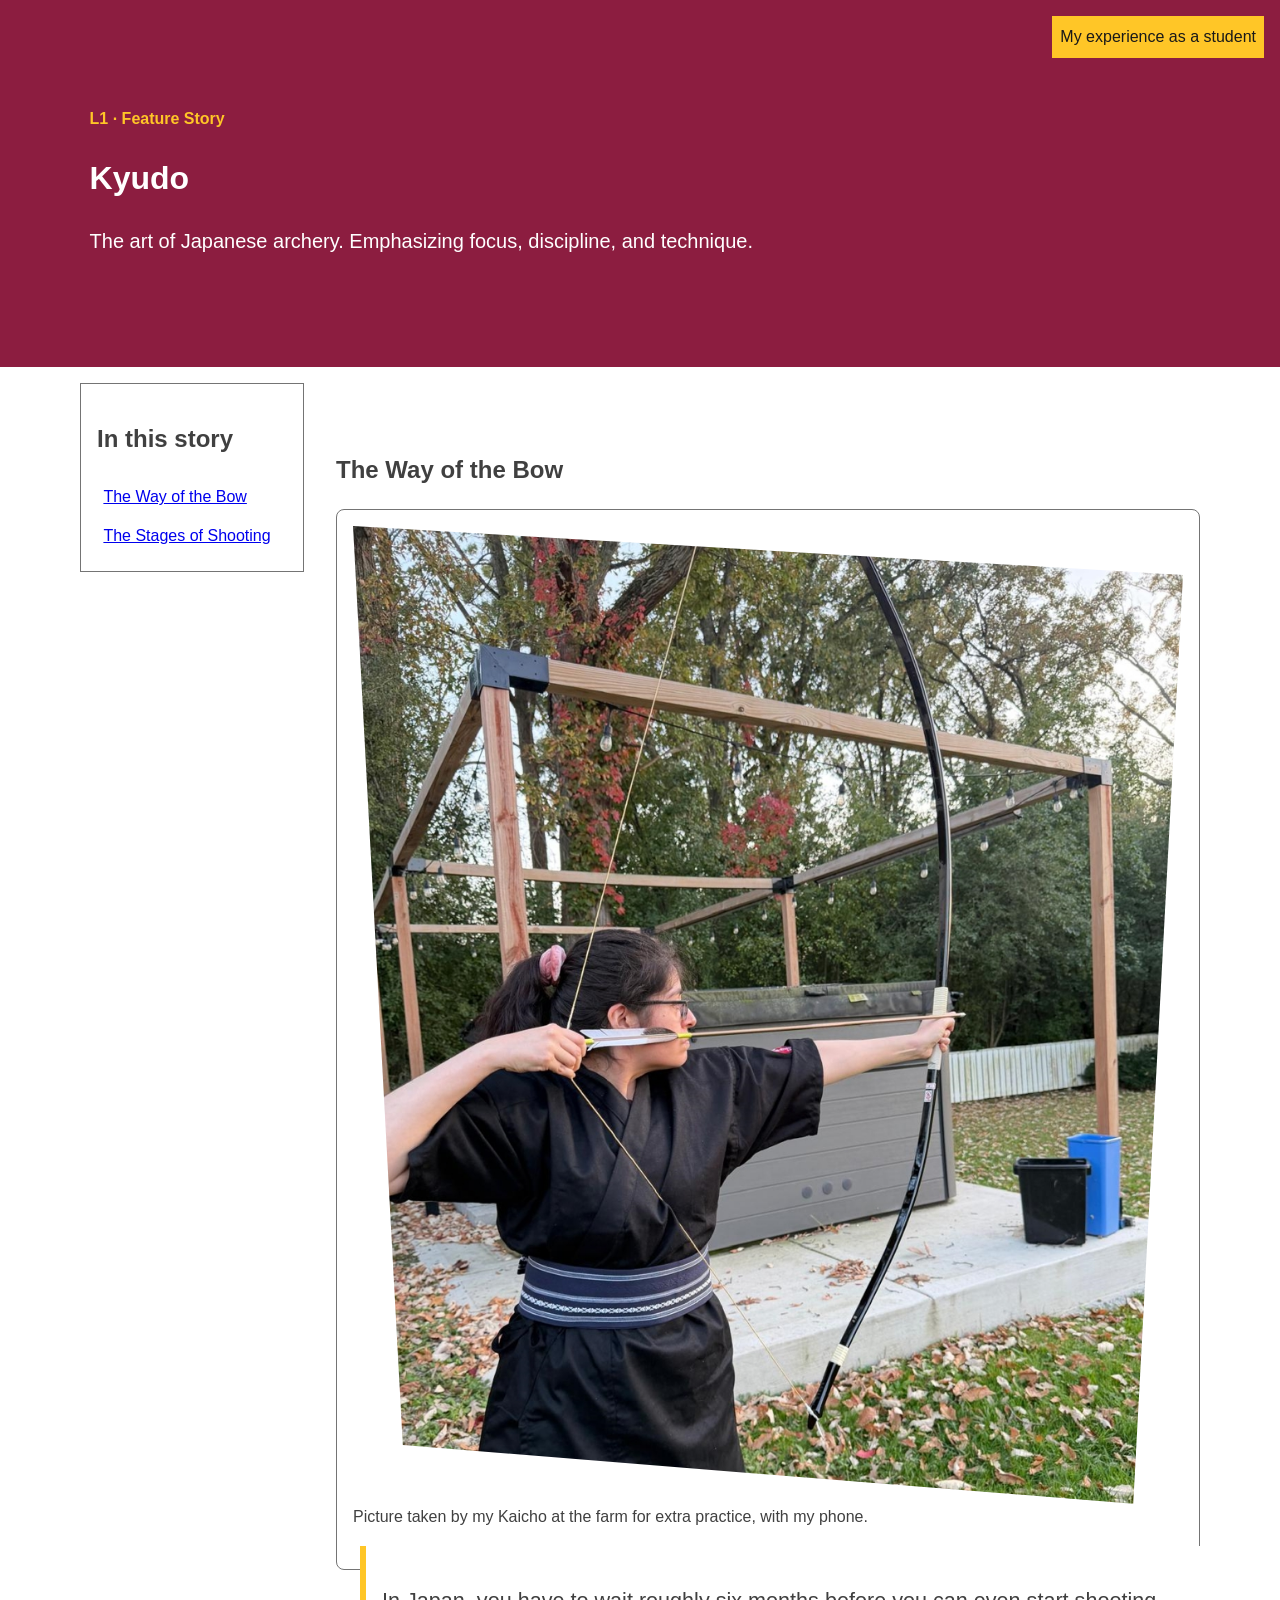
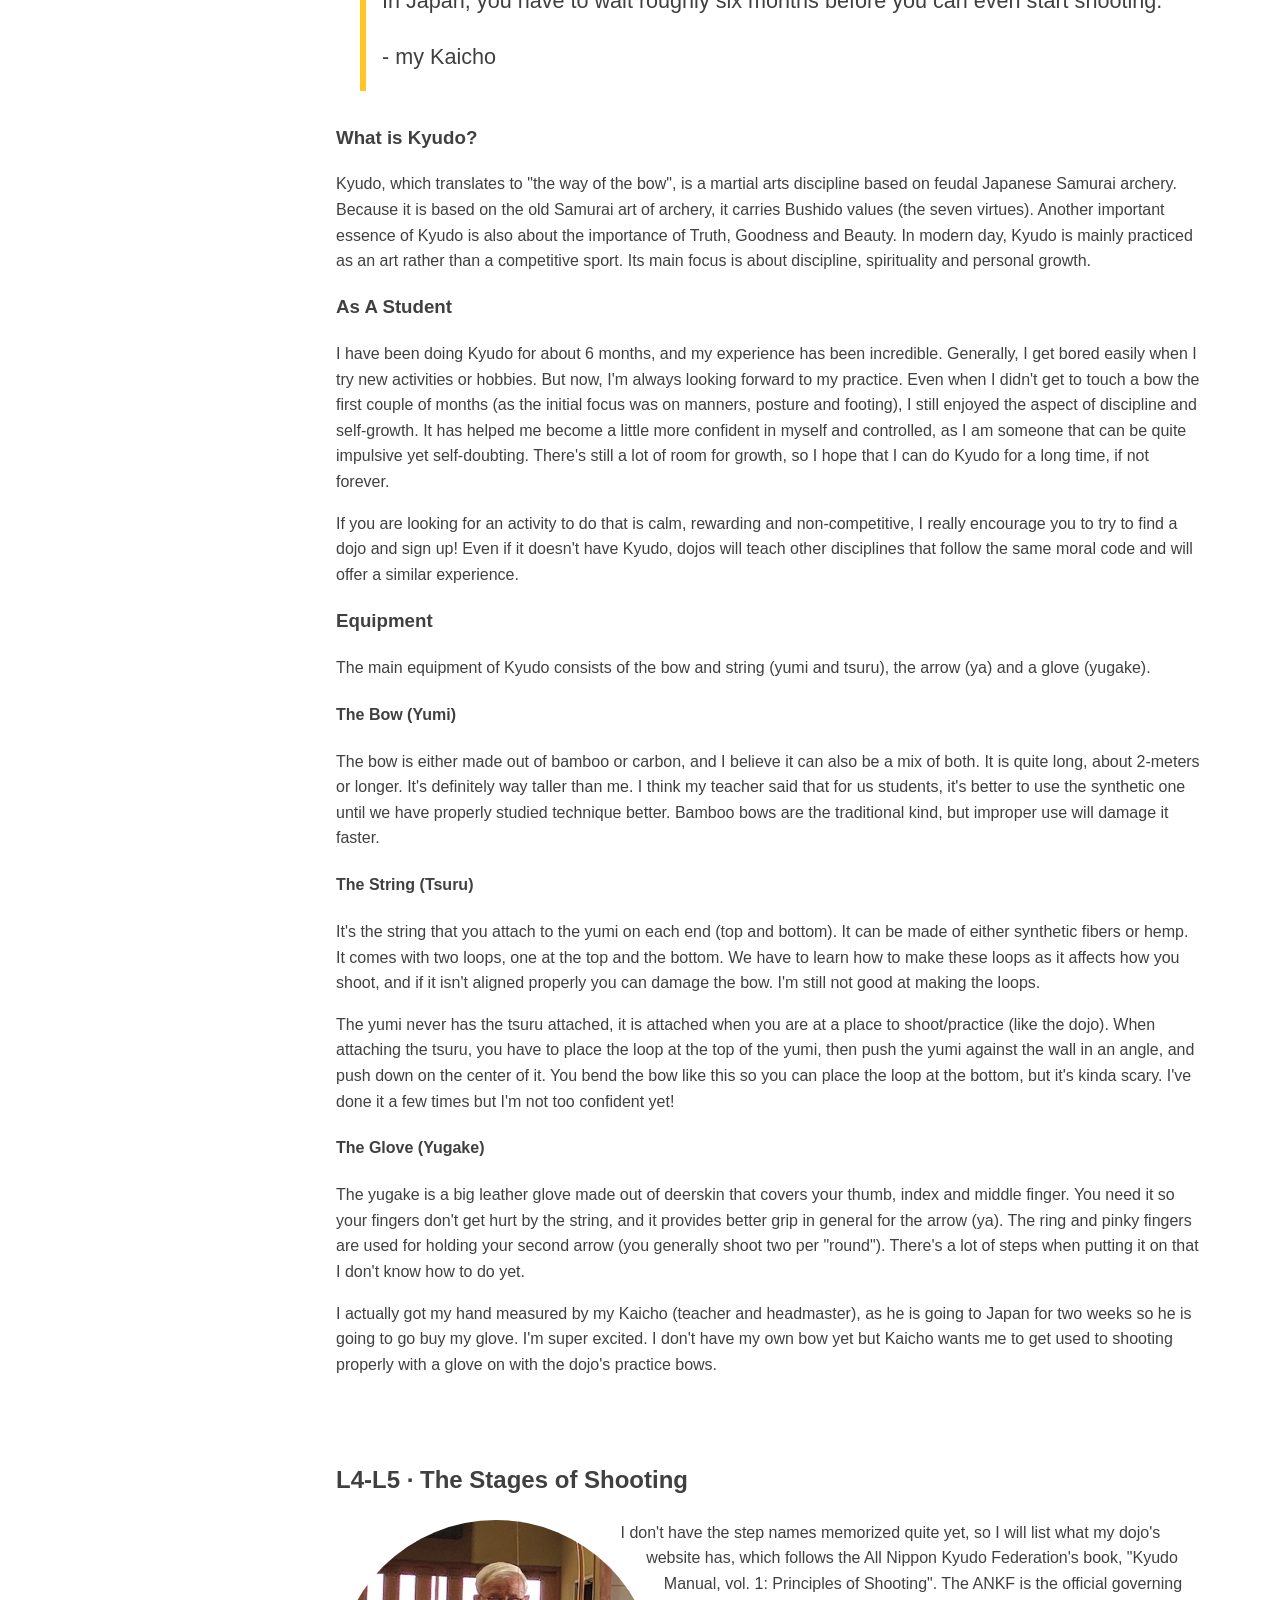
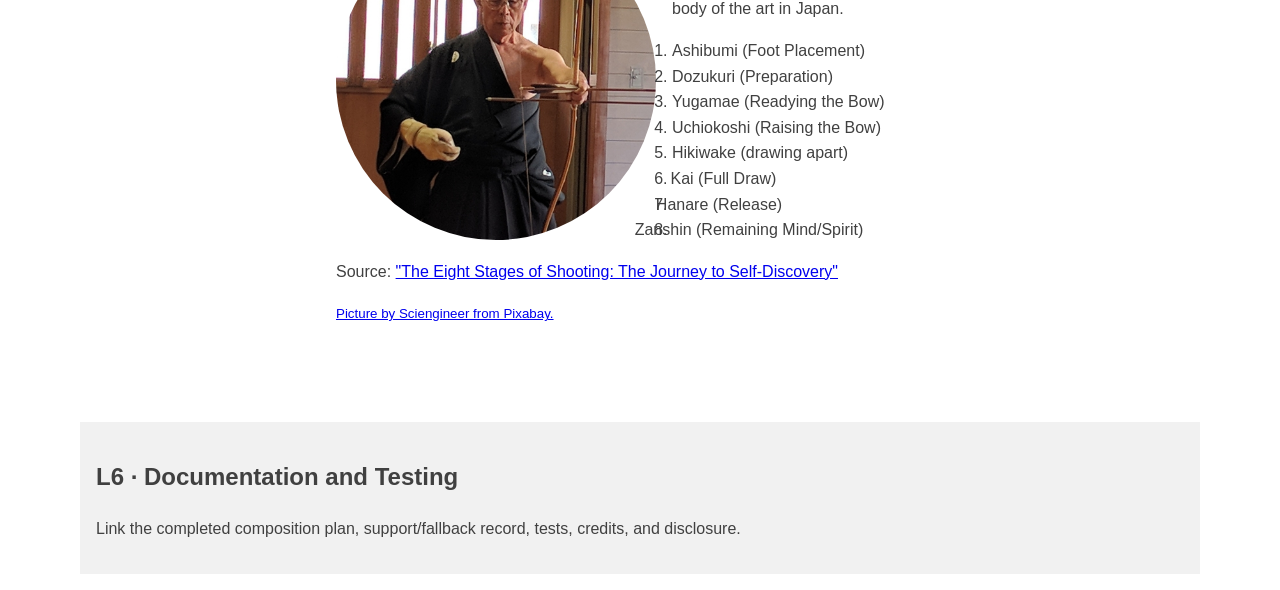
==== commit 8e4db0cb: "Added images, alt text and credit added images and proper credits. Added CSS reset comments" ====
--- a/index.html
+++ b/index.html
@@ -4,7 +4,7 @@
 <head>
     <meta charset="utf-8">
     <meta name="viewport" content="width=device-width,initial-scale=1">
-    <title>Layered Feature Story</title>
+    <title>Kyudo: A Beginner's Experience</title>
     <link rel="stylesheet" href="styles.css">
 </head>
 
@@ -25,8 +25,10 @@
             <section id="section-one">
                 <h2>The Way of the Bow</h2>
                 <figure class="feature-figure">
-                    <img src="feature.svg" alt="Replace with a contextual alternative" width="1000" height="700">
-                    <figcaption>Replace with caption, credit, and source.</figcaption>
+                    <img src="images/featured-image.jpg"
+                        alt="Woman holding a large bow at full draw, during outdoor practice." width="1000"
+                        height="1178">
+                    <figcaption>Picture taken by my Kaicho at the farm for extra practice, with my phone.</figcaption>
                 </figure>
                 <blockquote class="pull-quote">
                     <p>
@@ -104,8 +106,9 @@
             </section>
             <section id="section-two">
                 <h2>L4-L5 · The Stages of Shooting</h2>
-                <img class="shape-portrait" src="portrait.svg" alt="Replace with a contextual alternative" width="600"
-                    height="600">
+                <img class="shape-portrait" src="images/portrait.jpg"
+                    alt="Older kyudo archer in traditional Japanese uniform, preparing arrows for shooting." width="501"
+                    height="501">
                 <p>I don't have the step names memorized quite yet, so I will list what my dojo's website has, which
                     follows the All Nippon Kyudo Federation's book, "Kyudo Manual, vol. 1: Principles of Shooting". The
                     ANKF is the official governing body of the art in Japan.
@@ -122,6 +125,9 @@
                 </ol>
                 <p>Source: <a href="https://www.bushidokyokai.com/post/kyudo-japanese-archery">"The Eight Stages of
                         Shooting: The Journey to Self-Discovery"</a></p>
+
+                <p><small><a href="https://pixabay.com/photos/archery-japanese-arrow-bow-2947340/">Picture by
+                            Sciengineer from Pixabay.</a></small></p>
             </section>
         </article>
         <section class="documentation">
--- a/styles.css
+++ b/styles.css
@@ -1,9 +1,3 @@
-/*
-
-FIX MENU AND QUOTE OVERLAP!!!!!!
-
-*/
-
 :root {
     /*Color*/
     --maroon-700: #8c1d40;
@@ -49,15 +43,22 @@
 *,
 *::before,
 *::after {
+     /* Keeping this so the layout widths are consistent */
     box-sizing: border-box;
 }
 
+/*
+Made this optional
 html {
     scroll-behavior: smooth;
 }
+*/
 
 body {
+    /* Removing the 8px edges, so the header
+    doesn't have that gap */
     margin: 0;
+
     color: var(--color-text);
     background: var(--color-surface);
     font-family: var(--font-family-default);
@@ -82,9 +83,15 @@
 }
 
 .issue-badge {
-    position: absolute;
-    inset-block-start: 1rem;
-    inset-inline-end: 1rem;
+    display: inline-block;
+    /*
+    These are removed so by "default" it stays in a normal flow
+    (unless the screen is above 25rem)
+
+    position: absolute; <- moved to @media min 25rem
+    inset-block-start: 1rem; <- moved to @media min 25rem
+    inset-inline-end: 1rem; <- moved to @media min 25rem
+    */
     padding: .5rem;
     background: var(--color-accent);
     color: var(--color-badge-text);
@@ -163,11 +170,23 @@
         z-index: var(--layer-sticky);
     }
 
+    .feature-figure {
+        padding-block-end: 2.5rem;
+        /* a block end padding so the quote doesn't obscure the caption/credit/source */
+    }
+
     .pull-quote {
         position: relative;
         z-index: var(--layer-raised);
-        margin-inline-start: -4rem;
+        /* 
+        This was causing the overlap with the menu and the quote...
+        margin-inline-start: -4rem; 
+        */
         background: var(--color-surface);
+        margin-block-start: -1.5rem;
+        /* This gives the quote an overlap on top of the figure's frame */
+        margin-inline-start: 1.5rem;
+        /* This gives a quote indentation styling */
     }
 
     @supports (shape-outside:circle(50%)) {
@@ -179,12 +198,30 @@
     }
 }
 
+@media (min-width:25rem) {
+
+    /* This way the badge remains in the corner at larger viewports */
+    .issue-badge {
+        position: absolute;
+        inset-block-start: 1rem;
+        inset-inline-end: 1rem;
+    }
+}
+
+/* For users that get motion sick */
+@media (prefers-reduced-motion: no-preference) {
+    html {
+        scroll-behavior: smooth;
+    }
+}
+
 @supports (clip-path:polygon(0 0)) {
     .feature-figure img {
         clip-path: polygon(0 0, 100% 5%, 94% 100%, 6% 94%);
     }
 }
-
+/* Making the focus more visible with bright blue,
+helps keyboard users see better where they are */
 :focus-visible {
     outline: .2rem solid var(--color-focus);
     outline-offset: .2rem;
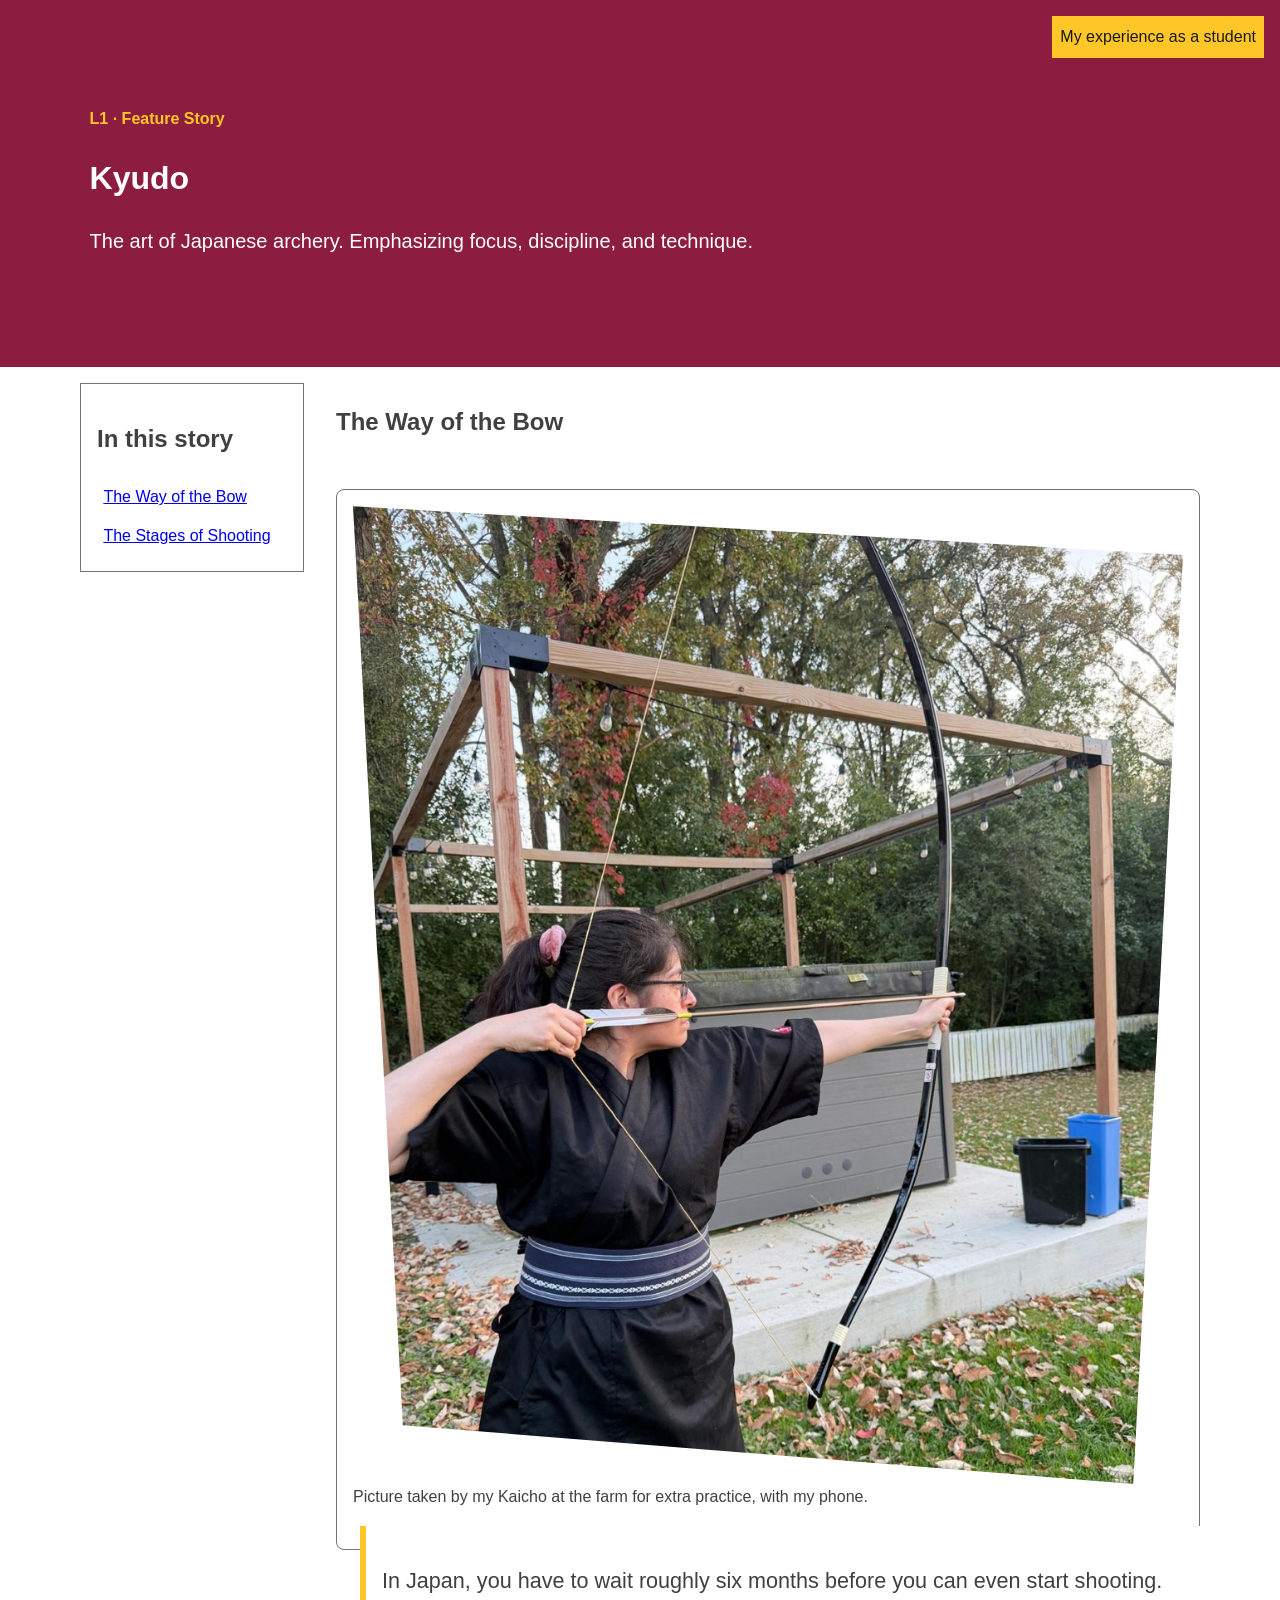
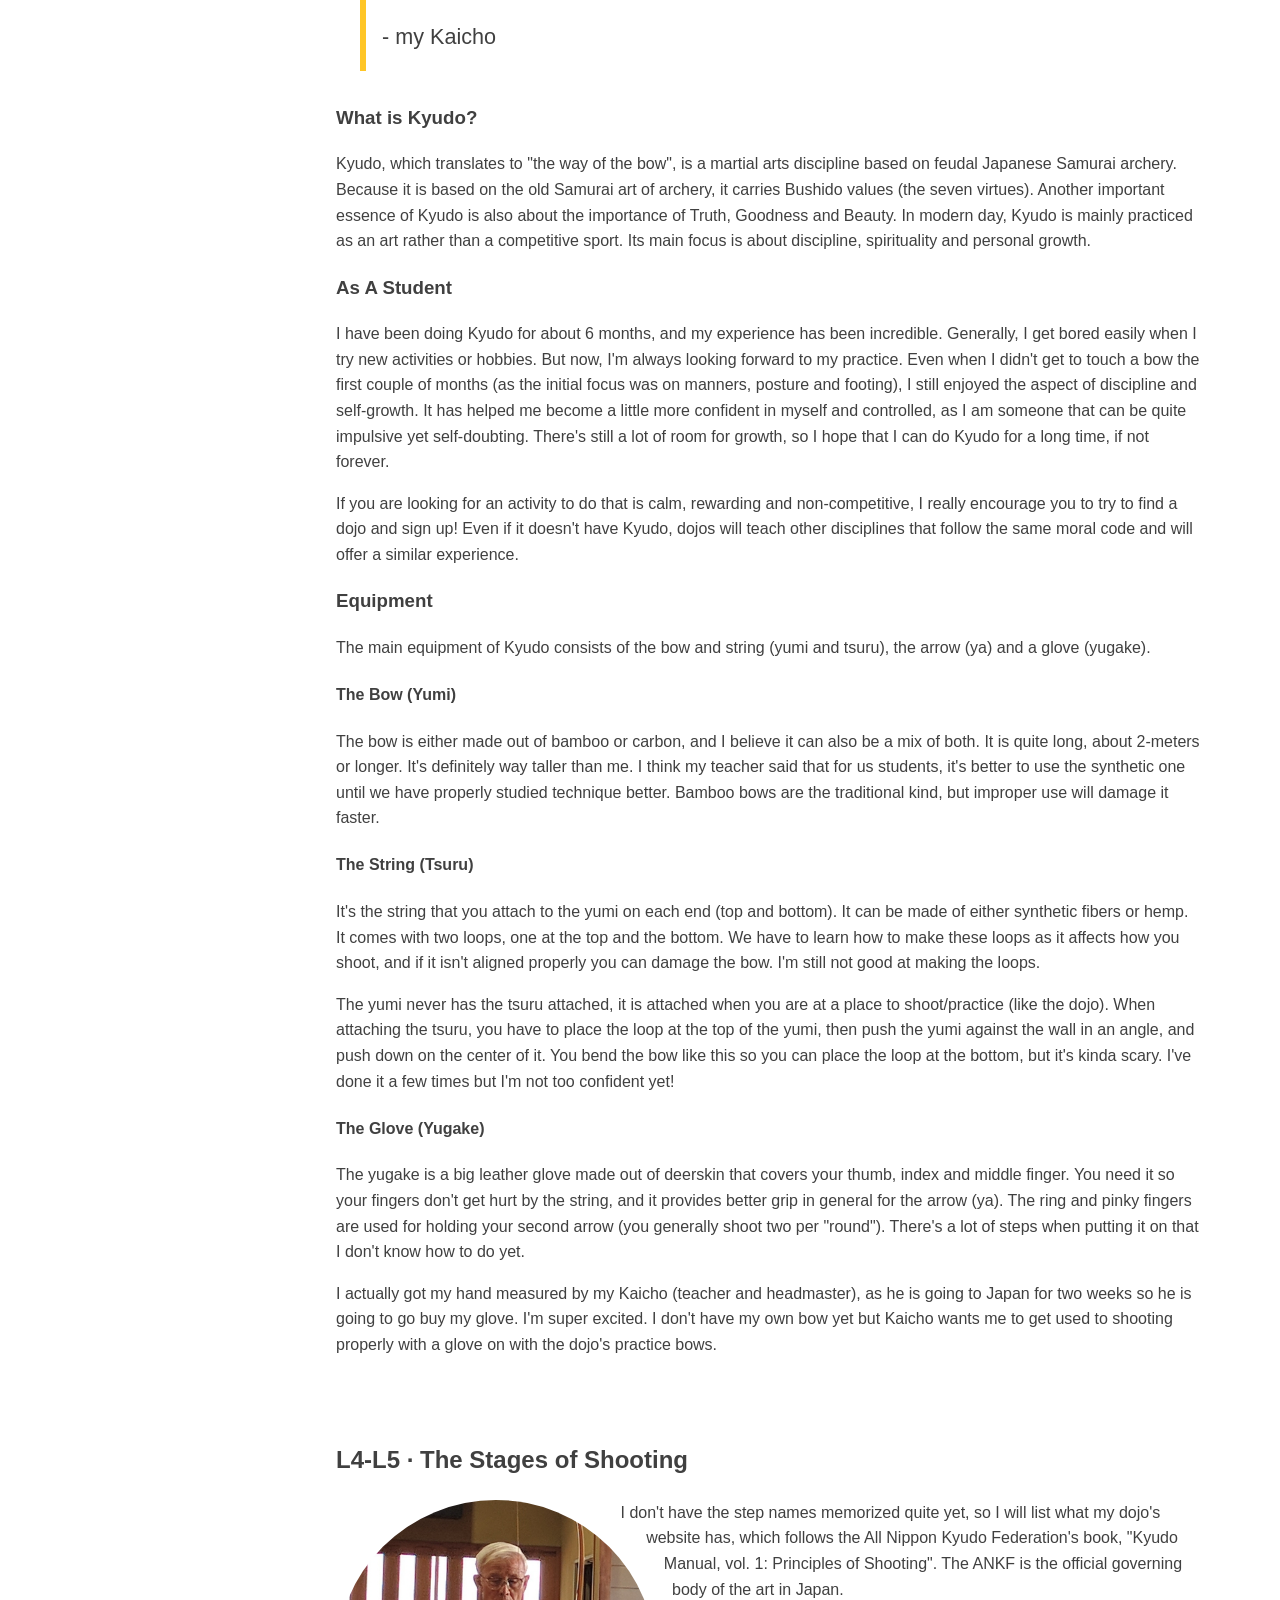
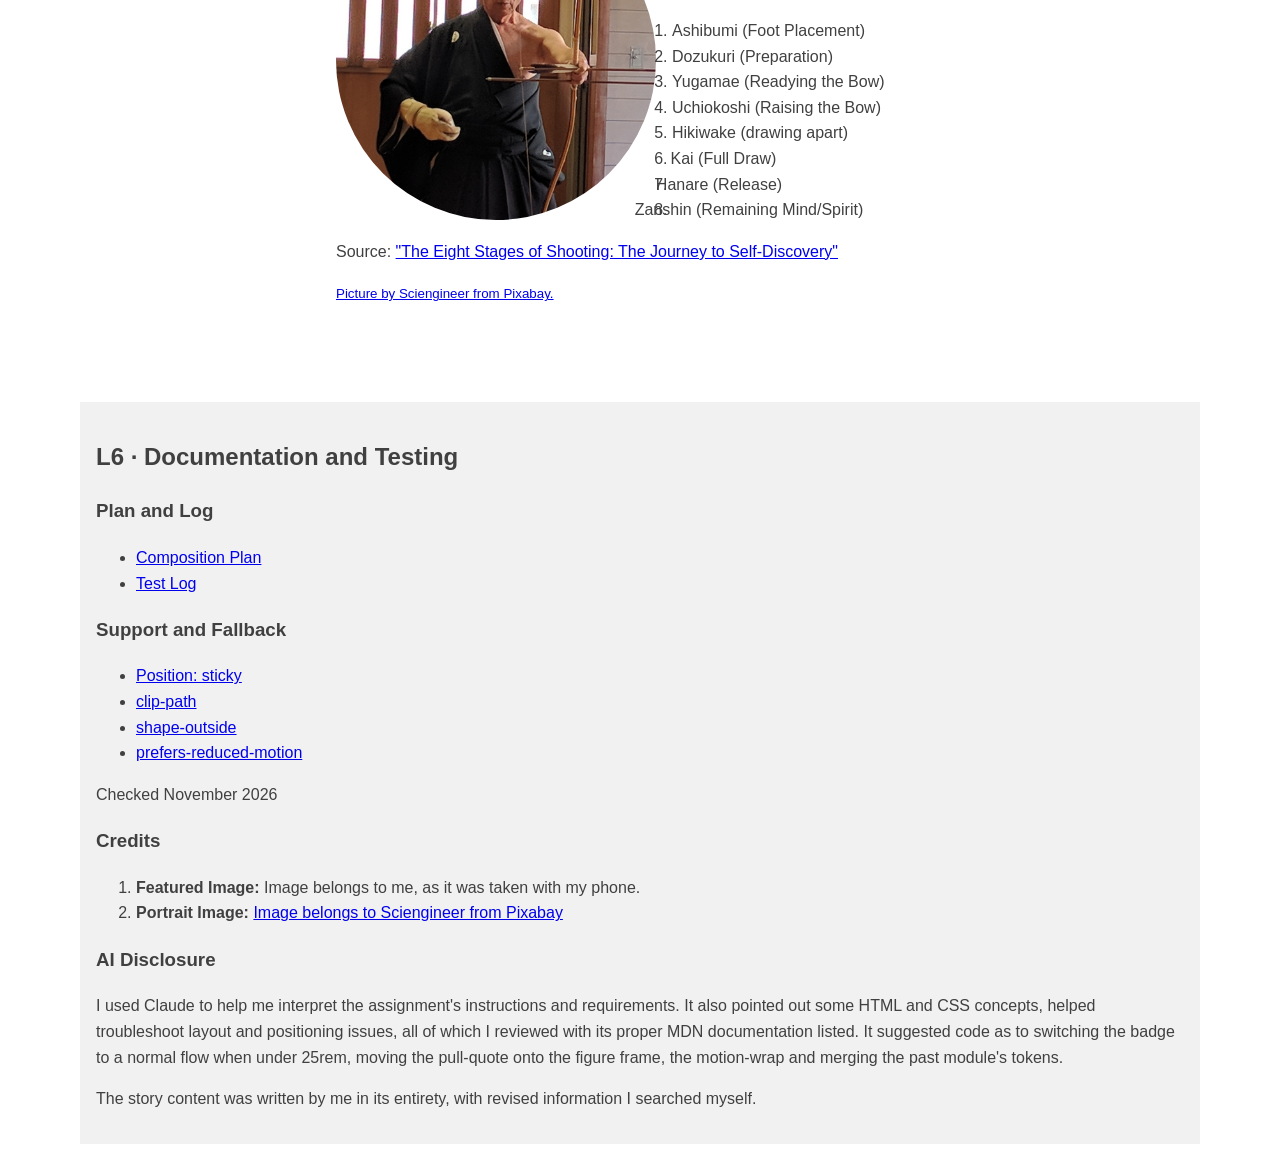
==== commit 36d2a7b5: "L6 test log, documentation, disclosurer finished the documentation log, finished L6 and added credit" ====
--- a/index.html
+++ b/index.html
@@ -22,8 +22,8 @@
             <a href="#section-two">The Stages of Shooting</a>
         </aside>
         <article>
+            <h2>The Way of the Bow</h2>
             <section id="section-one">
-                <h2>The Way of the Bow</h2>
                 <figure class="feature-figure">
                     <img src="images/featured-image.jpg"
                         alt="Woman holding a large bow at full draw, during outdoor practice." width="1000"
@@ -132,7 +132,54 @@
         </article>
         <section class="documentation">
             <h2>L6 · Documentation and Testing</h2>
-            <p>Link the completed composition plan, support/fallback record, tests, credits, and disclosure.</p>
+
+            <h3>Plan and Log</h3>
+            <p>
+            <ul>
+                <li><a href="composition-plan.html">Composition Plan</a></li>
+                <li><a href="Testing-log.docx">Test Log</a></li>
+            </ul>
+            </p>
+
+            <h3>Support and Fallback</h3>
+            <p>
+            <ul>
+                <li><a href="https://developer.mozilla.org/en-US/docs/Web/CSS/Reference/Properties/position#sticky">Position:
+                        sticky</a></li>
+                <li><a href="https://developer.mozilla.org/en-US/docs/Web/CSS/Reference/Properties/clip-path">clip-path
+                </li>
+                <li><a
+                        href="https://developer.mozilla.org/en-US/docs/Web/CSS/Reference/Properties/shape-outside">shape-outside</a>
+                </li>
+                <li>
+                    <a href="https://developer.mozilla.org/en-US/docs/Web/CSS/Reference/At-rules/@media/prefers-reduced-motion">prefers-reduced-motion</a>
+                </li>
+            </ul>
+            Checked November 2026
+            </p>
+
+            <h3>Credits</h3>
+            <p>
+            <ol>
+                <li><strong>Featured Image:</strong> Image belongs to me, as it was taken with my phone.</li>
+                <li><strong>Portrait Image:</strong> <a
+                        href="https://pixabay.com/photos/archery-japanese-arrow-bow-2947340/">Image belongs to
+                        Sciengineer from Pixabay</a></li>
+            </ol>
+            </p>
+
+            <h3>AI Disclosure</h3>
+            <p>
+                I used Claude to help me interpret the assignment's instructions and requirements. It also pointed out
+                some HTML and CSS concepts, helped troubleshoot layout and positioning issues, all of which I reviewed
+                with its proper MDN documentation listed. It suggested code as to switching the badge to a normal flow
+                when under 25rem, moving the pull-quote onto the figure frame, the motion-wrap and merging the past
+                module's tokens.
+            </p>
+            <p>
+                The story content was written by me in its entirety, with revised
+                information I searched myself.
+            </p>
         </section>
     </main>
 </body>
